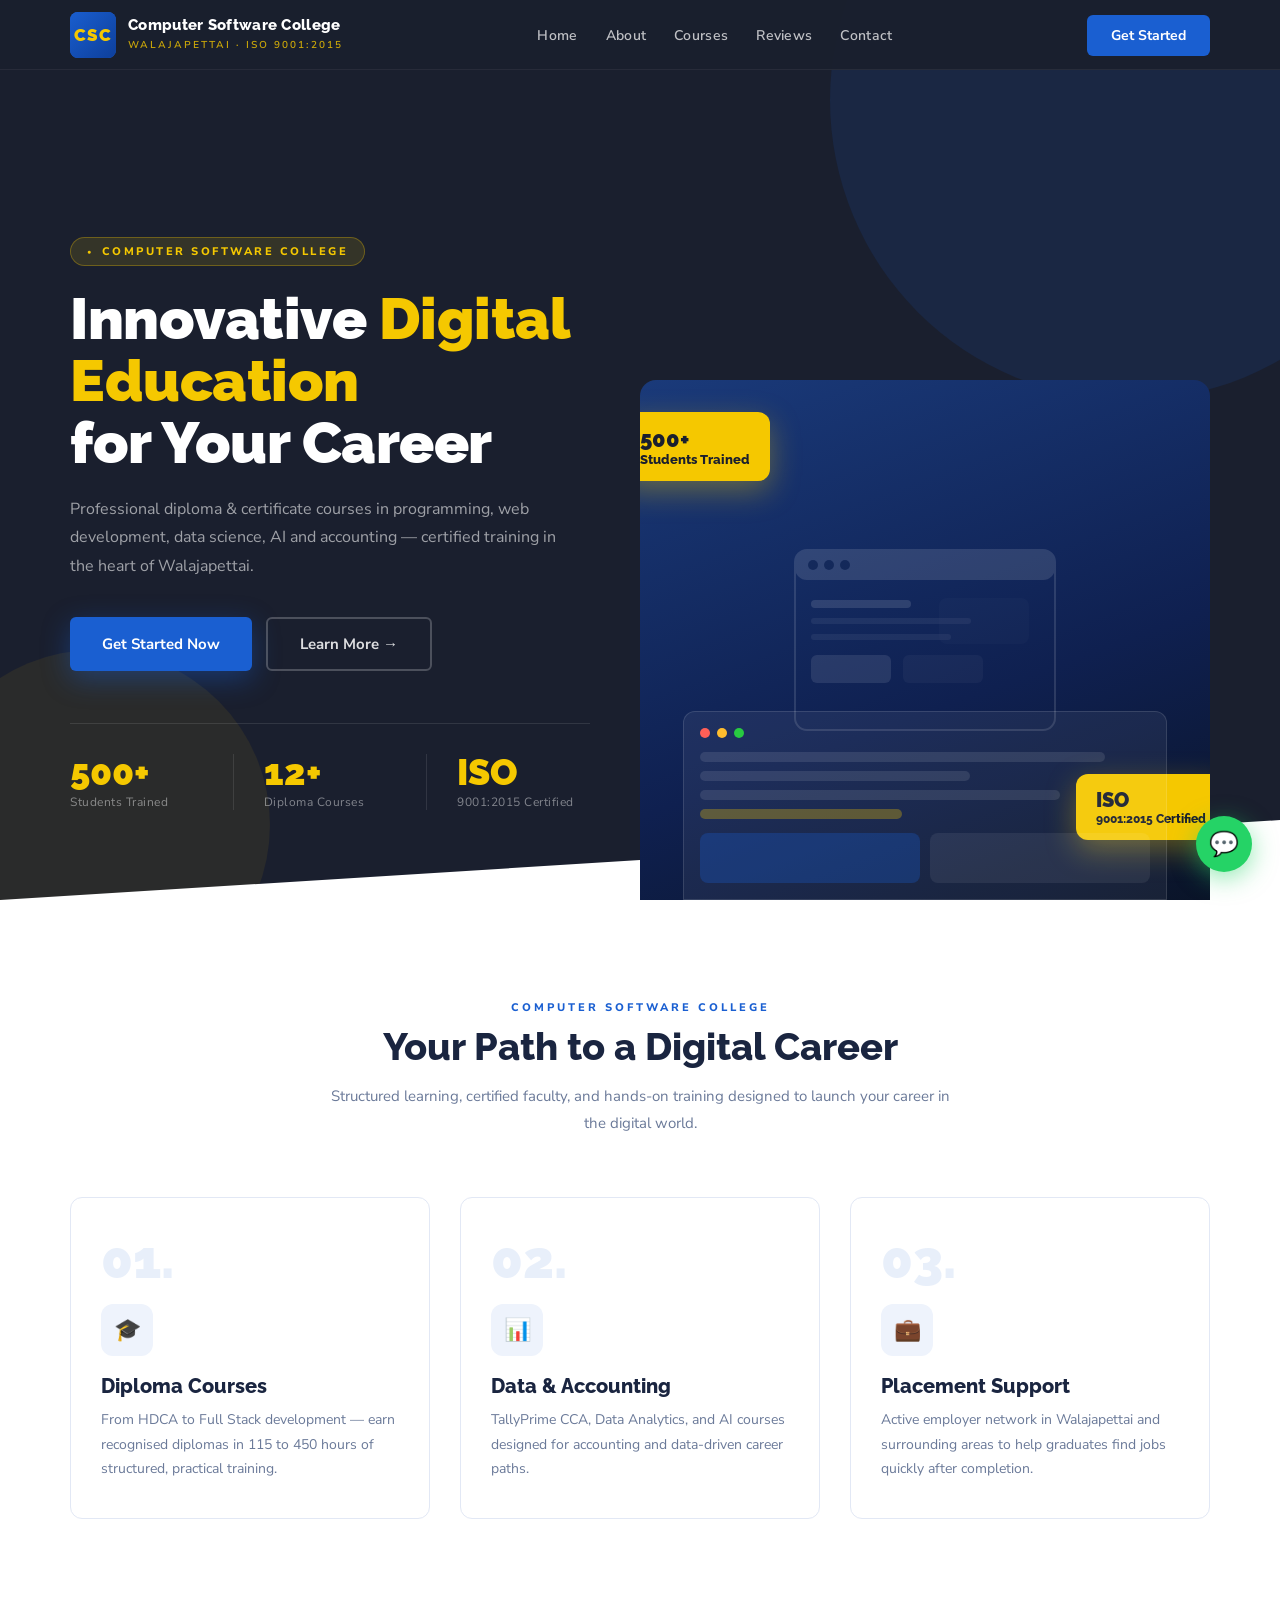
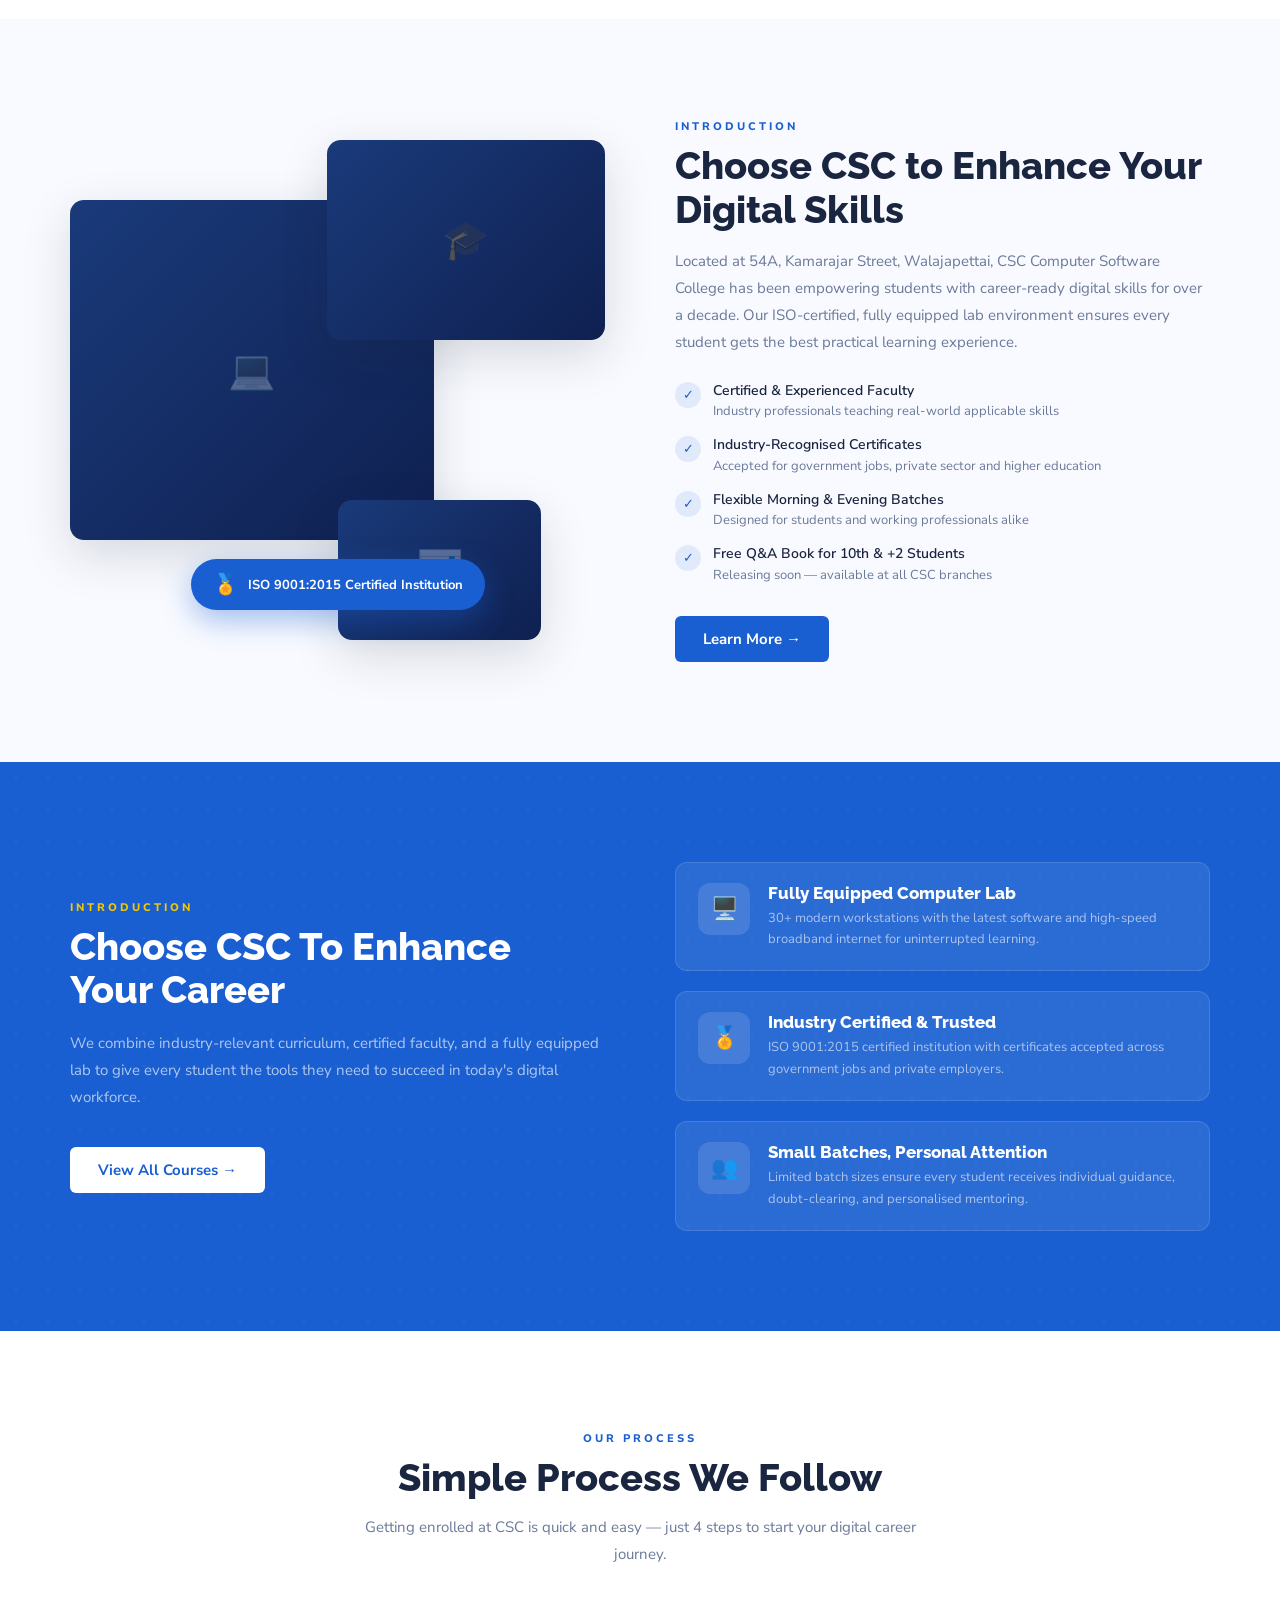
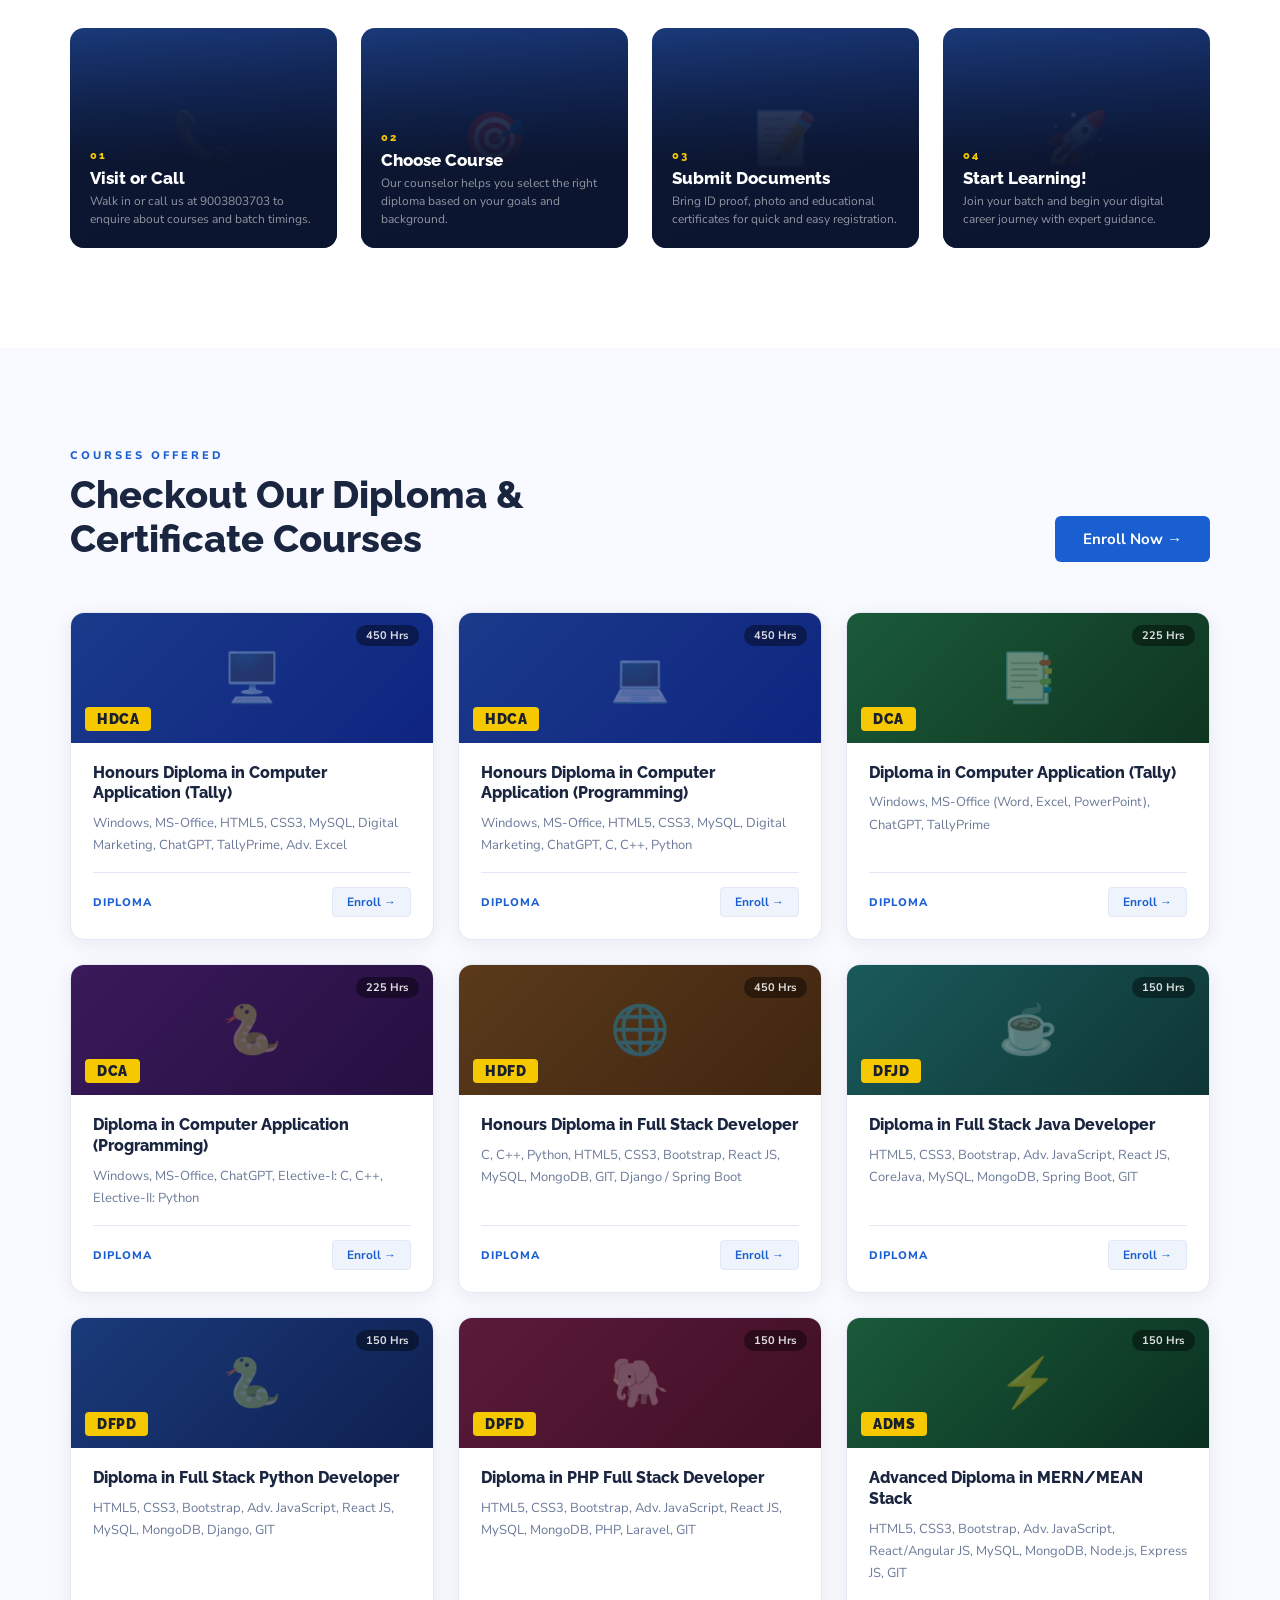
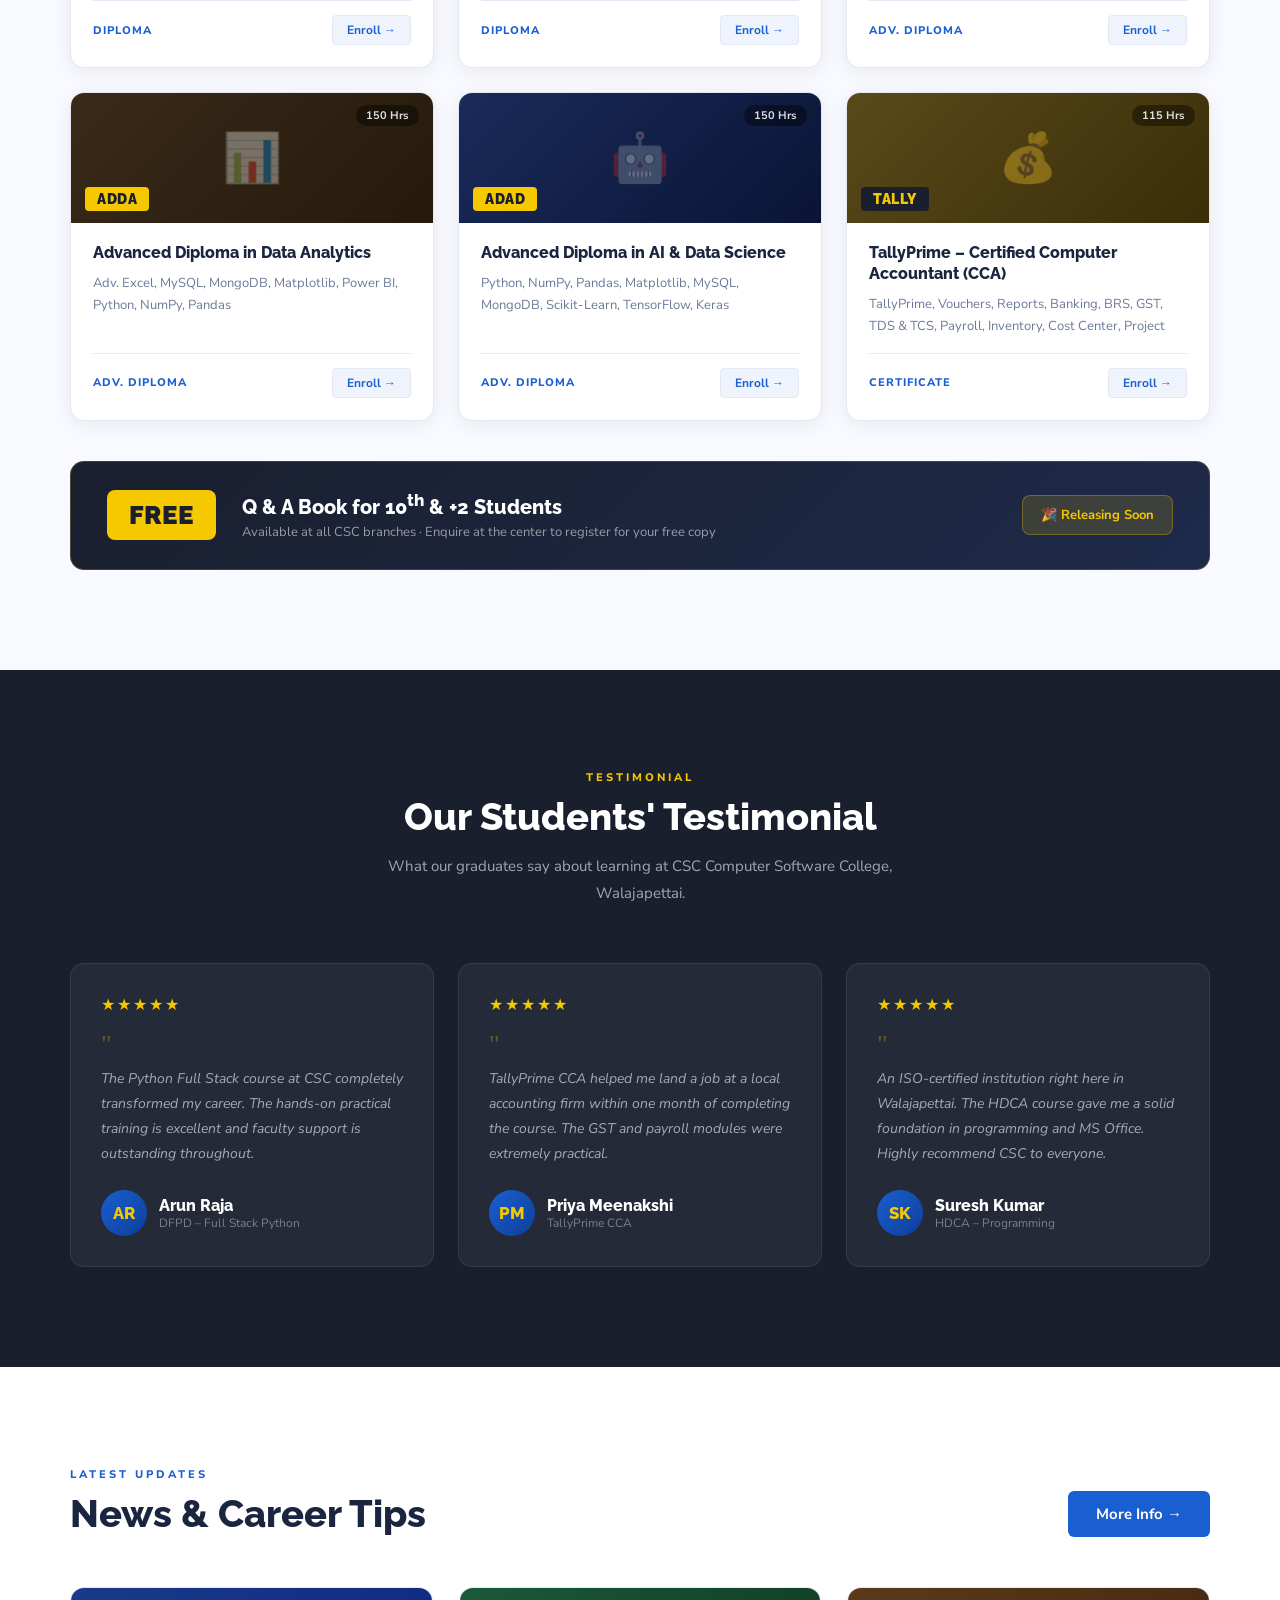
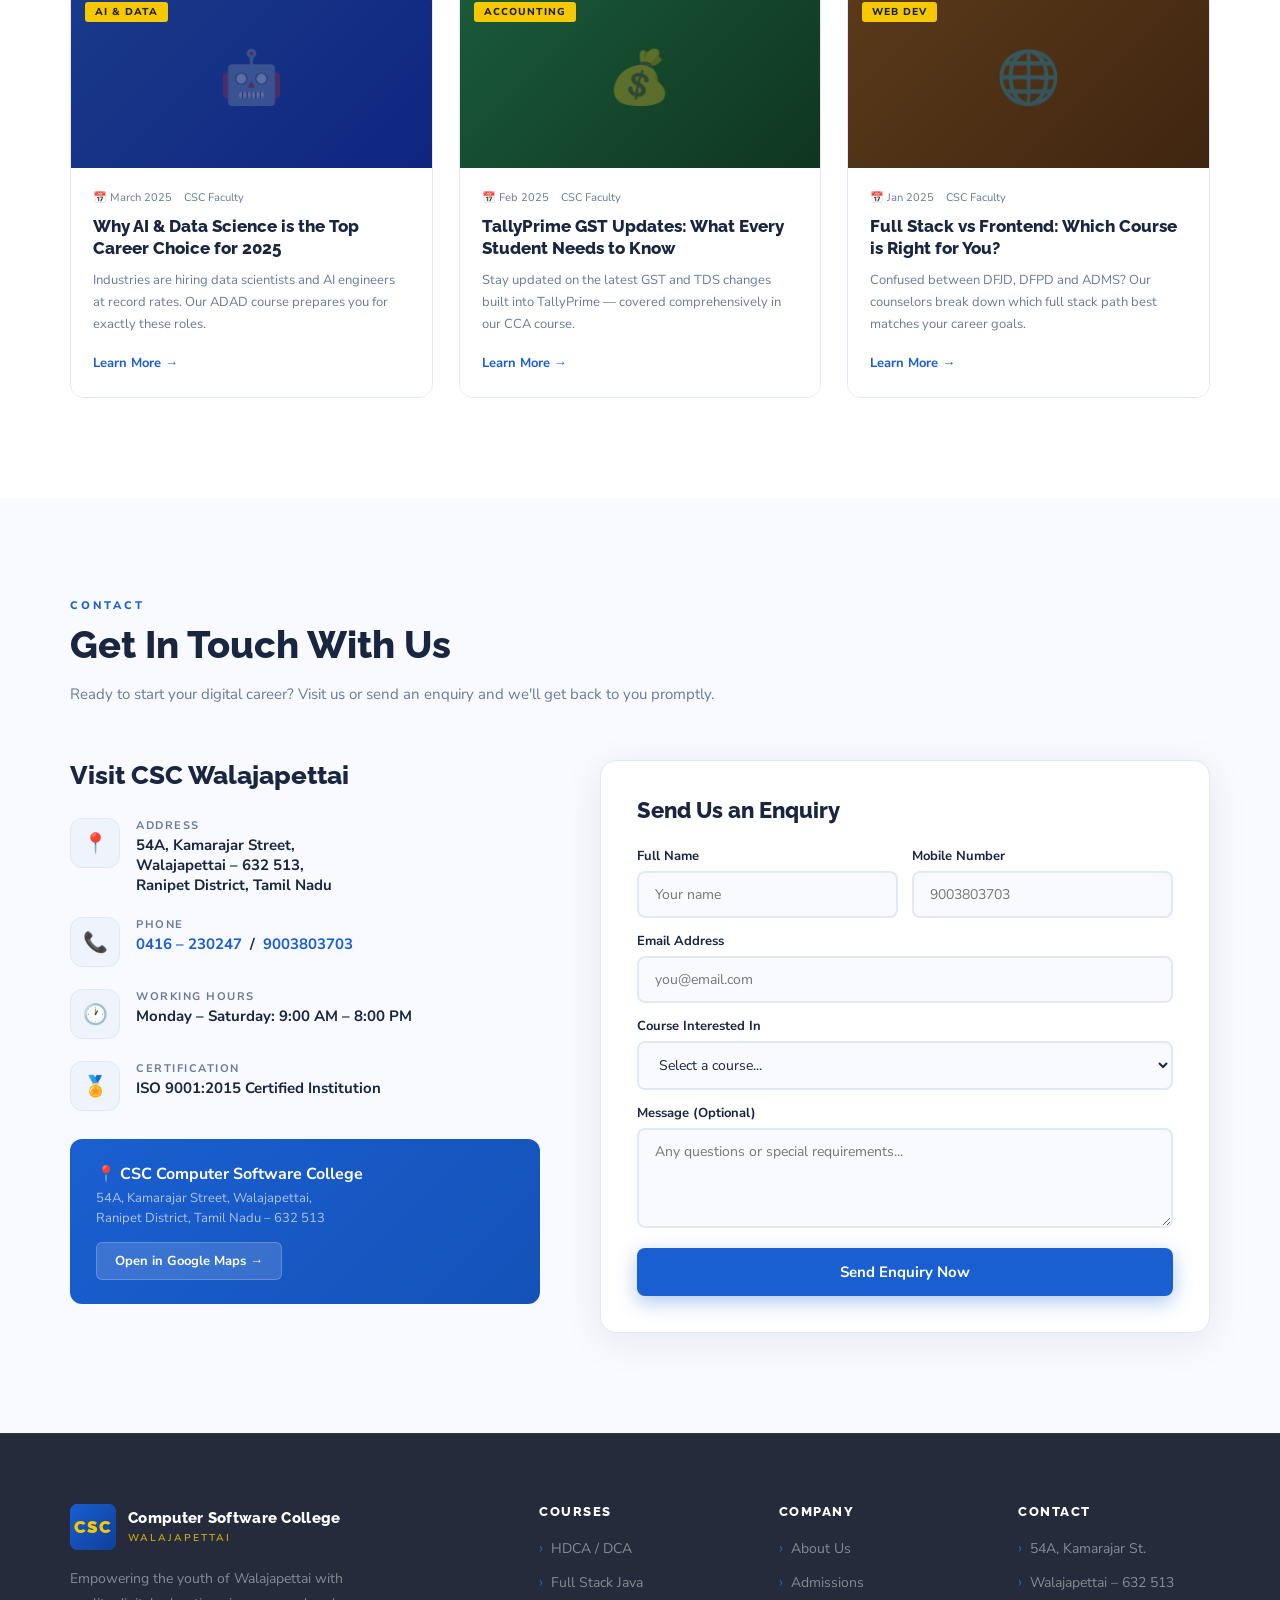
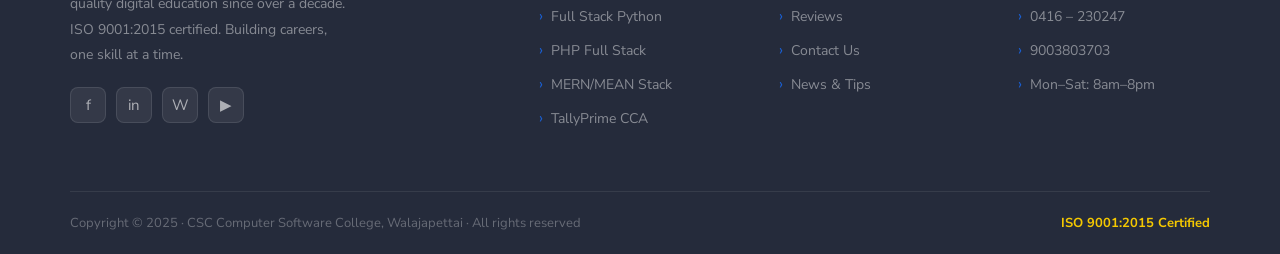
==== csc_blockskit_theme.html @ 4ba69c8f "Initial launch: CSC Walajapettai website - full SEO, section gradients, study materials redesign, fa" ====
<!DOCTYPE html>
<html lang="en">

<head>
  <meta charset="UTF-8" />
  <meta name="viewport" content="width=device-width, initial-scale=1.0" />
  <link rel="icon" type="image/png" href="assets/logo.png" />

  <!-- ═══ Primary SEO ═══ -->
  <title>CSC Computer Software College Walajapettai | Best IT Training – Python, Java, Tally, AI</title>
  <meta name="description"
    content="CSC Computer Software College in Walajapettai (Ranipet district) — ISO 9001:2015 certified. Diploma & Certificate courses in Full Stack Python, Java, Data Science, AI, TallyPrime. 5000+ students trained. Enrol today." />
  <meta name="keywords"
    content="Computer Software College Walajapettai, CSC Walajapettai, best software training Walajapettai, Python course Walajapettai, Tally course Walajapettai, IT diploma Walajapettai, Java training Walajapettai, full stack developer course Ranipet, DCA Walajapettai, HDCA Walajapettai, data science course Walajapettai, AI course Walajapettai, computer institute Walajapettai, ISO certified computer college, software training Ranipet district" />
  <meta name="robots" content="index, follow, max-snippet:-1, max-image-preview:large, max-video-preview:-1" />
  <link rel="canonical" href="https://cscwalajapettai.in/" />
  <meta name="author" content="CSC Computer Software College" />
  <meta name="geo.region" content="IN-TN" />
  <meta name="geo.placename" content="Walajapettai, Tamil Nadu, India" />
  <meta name="geo.position" content="12.9252;79.3686" />
  <meta name="ICBM" content="12.9252, 79.3686" />

  <!-- ═══ Open Graph (Facebook / WhatsApp) ═══ -->
  <meta property="og:type" content="website" />
  <meta property="og:url" content="https://cscwalajapettai.in/" />
  <meta property="og:title" content="CSC Computer Software College Walajapettai | Best IT Training" />
  <meta property="og:description"
    content="ISO 9001:2015 certified IT institute in Walajapettai. Diploma & Certificate courses in Python, Java, Tally, AI, Data Science. 5000+ students trained. Join now!" />
  <meta property="og:image" content="https://cscwalajapettai.in/assets/Lab.jpeg" />
  <meta property="og:image:width" content="1200" />
  <meta property="og:image:height" content="630" />
  <meta property="og:site_name" content="CSC Computer Software College" />
  <meta property="og:locale" content="en_IN" />

  <!-- ═══ Twitter Card ═══ -->
  <meta name="twitter:card" content="summary_large_image" />
  <meta name="twitter:title" content="CSC Computer Software College Walajapettai | Best IT Training" />
  <meta name="twitter:description"
    content="ISO 9001:2015 certified IT institute in Walajapettai. Python, Java, Tally, AI, Data Science courses. 5000+ students trained." />
  <meta name="twitter:image" content="https://cscwalajapettai.in/assets/Lab.jpeg" />

  <!-- ═══ EducationalOrganization Structured Data (JSON-LD) ═══ -->
  <script type="application/ld+json">
  {
    "@context": "https://schema.org",
    "@type": "EducationalOrganization",
    "name": "CSC Computer Software College",
    "alternateName": "CSC Walajapettai",
    "url": "https://cscwalajapettai.in/",
    "logo": "https://cscwalajapettai.in/assets/logo.png",
    "image": "https://cscwalajapettai.in/assets/Lab.jpeg",
    "description": "ISO 9001:2015 certified computer training institute in Walajapettai offering Diploma and Certificate courses in Full Stack Python, Java, Data Science, AI, TallyPrime and more.",
    "telephone": "+919003803703",
    "address": {
      "@type": "PostalAddress",
      "streetAddress": "54A, Kamarajar Street",
      "addressLocality": "Walajapettai",
      "addressRegion": "Tamil Nadu",
      "postalCode": "632513",
      "addressCountry": "IN"
    },
    "geo": {
      "@type": "GeoCoordinates",
      "latitude": 12.9252,
      "longitude": 79.3686
    },
    "openingHoursSpecification": [
      {
        "@type": "OpeningHoursSpecification",
        "dayOfWeek": ["Monday","Tuesday","Wednesday","Thursday","Friday","Saturday"],
        "opens": "09:00",
        "closes": "20:00"
      }
    ],
    "hasOfferingOf": [
      {"@type": "Course", "name": "Diploma in Computer Application (DCA)"},
      {"@type": "Course", "name": "Honours Diploma in Computer Application (HDCA)"},
      {"@type": "Course", "name": "Full Stack Python Developer"},
      {"@type": "Course", "name": "Full Stack Java Developer"},
      {"@type": "Course", "name": "AI and Data Science"},
      {"@type": "Course", "name": "TallyPrime – Certified Computer Accountant"}
    ]
  }
  </script>
  <link
    href="https://fonts.googleapis.com/css2?family=Nunito+Sans:wght@300;400;600;700;800;900&family=Raleway:wght@400;500;600;700;800;900&display=swap"
    rel="stylesheet" />
  <style>
    /* ============================
   BLOCKSKIT DIGITAL AGENCY
   Exact Theme Replica for CSC
   ============================ */

    *,
    *::before,
    *::after {
      box-sizing: border-box;
      margin: 0;
      padding: 0;
    }

    html {
      scroll-behavior: smooth;
      font-size: 16px;
    }

    :root {
      --dark: #1a1f2e;
      --dark2: #252b3b;
      --navy: #1e2a4a;
      --blue: #1a5fd1;
      --blue2: #1452b8;
      --accent: #f5c800;
      /* CSC yellow */
      --green: #2ecc71;
      --white: #ffffff;
      --offwhite: #f8faff;
      --light: #eef3fc;
      --border: #e2e8f5;
      --text: #1a2540;
      --muted: #6b7a99;
      --heading: 'Raleway', sans-serif;
      --body: 'Nunito Sans', sans-serif;
    }

    body {
      font-family: var(--body);
      color: var(--text);
      background: #fff;
      overflow-x: hidden;
    }

    /* ─── SCROLLBAR ─── */
    ::-webkit-scrollbar {
      width: 5px;
    }

    ::-webkit-scrollbar-track {
      background: var(--dark);
    }

    ::-webkit-scrollbar-thumb {
      background: var(--accent);
      border-radius: 3px;
    }

    /* ─── UTILITY ─── */
    .container {
      max-width: 1200px;
      margin: 0 auto;
      padding: 0 30px;
    }

    .section-label {
      font-size: 11px;
      font-weight: 800;
      letter-spacing: 3px;
      text-transform: uppercase;
      color: var(--blue);
      display: block;
      margin-bottom: 10px;
    }

    .section-label.white {
      color: var(--accent);
    }

    h2.section-title {
      font-family: var(--heading);
      font-size: clamp(26px, 3vw, 40px);
      font-weight: 800;
      line-height: 1.15;
      color: var(--text);
    }

    h2.section-title.white {
      color: #fff;
    }

    .section-desc {
      font-size: 15px;
      line-height: 1.8;
      color: var(--muted);
      margin-top: 14px;
    }

    .section-desc.white {
      color: rgba(255, 255, 255, .6);
    }

    /* fade-in on scroll */
    .fi {
      opacity: 0;
      transform: translateY(32px);
      transition: opacity .7s ease, transform .7s ease;
    }

    .fi.vis {
      opacity: 1;
      transform: none;
    }

    .fi.left {
      transform: translateX(-32px);
    }

    .fi.right {
      transform: translateX(32px);
    }

    .fi.left.vis,
    .fi.right.vis {
      transform: none;
    }

    /* ================================================================
   NAV — sticky dark, logo left, links center, CTA button right
   ================================================================ */
    #navbar {
      position: fixed;
      top: 0;
      left: 0;
      right: 0;
      z-index: 999;
      background: rgba(26, 31, 46, 0.97);
      backdrop-filter: blur(14px);
      border-bottom: 1px solid rgba(255, 255, 255, .06);
      height: 70px;
    }

    .nav-wrap {
      height: 70px;
      display: flex;
      align-items: center;
      justify-content: space-between;
      gap: 24px;
    }

    /* Logo — exact CSC: blue circle bg, yellow CSC letters */
    .logo {
      display: flex;
      align-items: center;
      gap: 12px;
      text-decoration: none;
      flex-shrink: 0;
    }

    .logo-mark {
      width: 46px;
      height: 46px;
      border-radius: 8px;
      background: var(--blue);
      display: flex;
      align-items: center;
      justify-content: center;
      position: relative;
      overflow: hidden;
    }

    .logo-mark::before {
      content: '';
      position: absolute;
      inset: -2px;
      border-radius: 10px;
      background: linear-gradient(135deg, #1a5fd1, #0d3e99);
    }

    .logo-letters {
      position: relative;
      z-index: 1;
      font-family: var(--heading);
      font-weight: 900;
      font-size: 17px;
      color: var(--accent);
      letter-spacing: 1.5px;
      line-height: 1;
    }

    .logo-text-wrap {
      line-height: 1.2;
    }

    .logo-name {
      font-family: var(--heading);
      font-weight: 800;
      font-size: 15px;
      color: #fff;
      letter-spacing: .3px;
      display: block;
    }

    .logo-sub {
      font-size: 10px;
      color: rgba(245, 200, 0, .8);
      text-transform: uppercase;
      letter-spacing: 2px;
      font-weight: 600;
    }

    .nav-links {
      display: flex;
      gap: 28px;
      list-style: none;
      margin: 0 auto;
    }

    .nav-links a {
      color: rgba(255, 255, 255, .72);
      text-decoration: none;
      font-size: 14px;
      font-weight: 600;
      letter-spacing: .3px;
      transition: color .2s;
      position: relative;
      padding-bottom: 2px;
    }

    .nav-links a::after {
      content: '';
      position: absolute;
      bottom: -2px;
      left: 0;
      width: 0;
      height: 2px;
      background: var(--accent);
      transition: width .25s;
    }

    .nav-links a:hover {
      color: #fff;
    }

    .nav-links a:hover::after {
      width: 100%;
    }

    .btn-nav {
      background: var(--blue);
      color: #fff;
      border: none;
      padding: 11px 24px;
      border-radius: 6px;
      font-family: var(--body);
      font-weight: 700;
      font-size: 14px;
      cursor: pointer;
      transition: background .2s, transform .2s;
      flex-shrink: 0;
      text-decoration: none;
      display: inline-block;
    }

    .btn-nav:hover {
      background: var(--blue2);
      transform: translateY(-1px);
    }

    /* ================================================================
   HERO — dark bg, left text, right image (exactly like Blockskit)
   ================================================================ */
    #hero {
      background: var(--dark);
      padding: 140px 0 0;
      position: relative;
      overflow: hidden;
      min-height: 100vh;
      display: flex;
      align-items: flex-end;
    }

    /* animated background circles */
    .hero-bg-circle {
      position: absolute;
      border-radius: 50%;
      background: rgba(26, 95, 209, .13);
      animation: drift 8s ease-in-out infinite;
    }

    .hero-bg-circle:nth-child(1) {
      width: 600px;
      height: 600px;
      top: -200px;
      right: -150px;
      animation-delay: 0s;
    }

    .hero-bg-circle:nth-child(2) {
      width: 350px;
      height: 350px;
      bottom: -100px;
      left: -80px;
      animation-delay: 3s;
      background: rgba(245, 200, 0, .07);
    }

    @keyframes drift {

      0%,
      100% {
        transform: scale(1) translate(0, 0)
      }

      50% {
        transform: scale(1.05) translate(10px, -10px)
      }
    }

    /* diagonal bottom clip */
    .hero-clip {
      position: absolute;
      bottom: 0;
      left: 0;
      right: 0;
      height: 80px;
      background: #fff;
      clip-path: polygon(0 100%, 100% 100%, 100% 0);
    }

    .hero-grid {
      display: grid;
      grid-template-columns: 1fr 1fr;
      align-items: flex-end;
      gap: 0;
      position: relative;
      z-index: 2;
    }

    /* LEFT */
    .hero-left {
      padding: 0 50px 90px 0;
    }

    .hero-eyebrow {
      display: inline-flex;
      align-items: center;
      gap: 8px;
      background: rgba(245, 200, 0, .12);
      border: 1px solid rgba(245, 200, 0, .3);
      color: var(--accent);
      padding: 6px 16px;
      border-radius: 30px;
      font-size: 11px;
      font-weight: 800;
      letter-spacing: 2.5px;
      text-transform: uppercase;
      margin-bottom: 22px;
    }

    .hero-eyebrow::before {
      content: '●';
      font-size: 7px;
      animation: pulse 1.4s infinite;
    }

    @keyframes pulse {

      0%,
      100% {
        opacity: 1
      }

      50% {
        opacity: .2
      }
    }

    .hero-h1 {
      font-family: var(--heading);
      font-weight: 900;
      font-size: clamp(34px, 4.5vw, 58px);
      color: #fff;
      line-height: 1.08;
      margin-bottom: 20px;
      letter-spacing: -.5px;
    }

    .hero-h1 .hl {
      color: var(--accent);
    }

    .hero-p {
      font-size: 16px;
      color: rgba(255, 255, 255, .58);
      line-height: 1.8;
      margin-bottom: 36px;
      max-width: 500px;
    }

    .hero-btns {
      display: flex;
      gap: 14px;
      flex-wrap: wrap;
      margin-bottom: 52px;
    }

    .btn-primary {
      background: var(--blue);
      color: #fff;
      text-decoration: none;
      padding: 15px 32px;
      border-radius: 6px;
      font-weight: 700;
      font-size: 15px;
      box-shadow: 0 8px 28px rgba(26, 95, 209, .4);
      transition: transform .2s, background .2s;
      display: inline-flex;
      align-items: center;
      gap: 8px;
    }

    .btn-primary:hover {
      background: var(--blue2);
      transform: translateY(-2px);
    }

    .btn-ghost-w {
      border: 2px solid rgba(255, 255, 255, .22);
      color: rgba(255, 255, 255, .85);
      text-decoration: none;
      padding: 15px 32px;
      border-radius: 6px;
      font-weight: 700;
      font-size: 15px;
      transition: border-color .2s, background .2s;
      display: inline-flex;
      align-items: center;
      gap: 8px;
    }

    .btn-ghost-w:hover {
      border-color: var(--accent);
      background: rgba(245, 200, 0, .08);
    }

    /* hero stat row */
    .hero-stats {
      display: flex;
      gap: 0;
      border-top: 1px solid rgba(255, 255, 255, .1);
      padding-top: 30px;
    }

    .h-stat {
      flex: 1;
      padding-right: 30px;
      border-right: 1px solid rgba(255, 255, 255, .1);
    }

    .h-stat:last-child {
      border-right: none;
      padding-right: 0;
      padding-left: 30px;
    }

    .h-stat:nth-child(2) {
      padding: 0 30px;
    }

    .h-stat-n {
      font-family: var(--heading);
      font-size: 36px;
      font-weight: 900;
      color: var(--accent);
      line-height: 1;
    }

    .h-stat-l {
      font-size: 12px;
      color: rgba(255, 255, 255, .45);
      margin-top: 4px;
      letter-spacing: .5px;
    }

    /* RIGHT — hero image area */
    .hero-right {
      position: relative;
      align-self: flex-end;
      height: 100%;
      display: flex;
      align-items: flex-end;
    }

    .hero-img-wrap {
      width: 100%;
      height: 520px;
      background: linear-gradient(160deg, #1a3a7a 0%, #0f2050 60%, #0a1428 100%);
      border-radius: 16px 16px 0 0;
      overflow: hidden;
      position: relative;
      display: flex;
      align-items: flex-end;
      justify-content: center;
    }

    /* big decorative SVG illustration */
    .hero-illustration {
      position: absolute;
      inset: 0;
      display: flex;
      align-items: center;
      justify-content: center;
    }

    .hero-badge-float {
      position: absolute;
      background: var(--accent);
      color: var(--dark);
      border-radius: 12px;
      padding: 14px 20px;
      font-family: var(--heading);
      font-weight: 800;
      box-shadow: 0 10px 30px rgba(245, 200, 0, .35);
    }

    .hbf1 {
      top: 32px;
      left: -20px;
      font-size: 13px;
    }

    .hbf1 span {
      display: block;
      font-size: 22px;
      font-weight: 900;
    }

    .hbf2 {
      bottom: 60px;
      right: -16px;
      font-size: 12px;
    }

    .hbf2 span {
      display: block;
      font-size: 20px;
      font-weight: 900;
    }

    .hero-screen {
      width: 85%;
      margin: 40px auto 0;
      background: rgba(255, 255, 255, .06);
      border: 1px solid rgba(255, 255, 255, .12);
      border-radius: 12px 12px 0 0;
      padding: 16px;
      position: relative;
      z-index: 2;
    }

    .screen-topbar {
      display: flex;
      gap: 7px;
      margin-bottom: 14px;
    }

    .screen-dot {
      width: 10px;
      height: 10px;
      border-radius: 50%;
    }

    .screen-dot:nth-child(1) {
      background: #ff5f57;
    }

    .screen-dot:nth-child(2) {
      background: #ffbd2e;
    }

    .screen-dot:nth-child(3) {
      background: #28ca41;
    }

    .screen-row {
      height: 10px;
      border-radius: 6px;
      background: rgba(255, 255, 255, .1);
      margin-bottom: 9px;
    }

    .screen-row.w80 {
      width: 80%;
    }

    .screen-row.w60 {
      width: 60%;
    }

    .screen-row.w90 {
      width: 90%;
    }

    .screen-row.w45 {
      width: 45%;
      background: rgba(245, 200, 0, .3);
    }

    .screen-cols {
      display: grid;
      grid-template-columns: 1fr 1fr;
      gap: 10px;
      margin-top: 14px;
    }

    .screen-block {
      height: 50px;
      border-radius: 8px;
      background: rgba(255, 255, 255, .07);
    }

    .screen-block:nth-child(1) {
      background: rgba(26, 95, 209, .3);
    }

    /* ================================================================
   FEATURES STRIP — white, numbered cards (01 02 03 exactly like theme)
   ================================================================ */
    #features {
      background: #fff;
      padding: 100px 0;
    }

    .features-head {
      text-align: center;
      max-width: 640px;
      margin: 0 auto 60px;
    }

    .features-grid {
      display: grid;
      grid-template-columns: repeat(3, 1fr);
      gap: 30px;
    }

    .feat-card {
      border: 1px solid var(--border);
      border-radius: 12px;
      padding: 36px 30px;
      position: relative;
      overflow: hidden;
      transition: transform .3s, box-shadow .3s, border-color .3s;
      background: #fff;
    }

    .feat-card::before {
      content: '';
      position: absolute;
      top: 0;
      left: 0;
      right: 0;
      height: 3px;
      background: var(--blue);
      transform: scaleX(0);
      transform-origin: left;
      transition: transform .35s;
    }

    .feat-card:hover {
      transform: translateY(-8px);
      box-shadow: 0 20px 50px rgba(26, 31, 46, .1);
      border-color: transparent;
    }

    .feat-card:hover::before {
      transform: scaleX(1);
    }

    .feat-num {
      font-family: var(--heading);
      font-size: 52px;
      font-weight: 900;
      color: rgba(26, 95, 209, .1);
      line-height: 1;
      margin-bottom: 18px;
    }

    .feat-icon {
      width: 52px;
      height: 52px;
      border-radius: 12px;
      background: var(--light);
      display: flex;
      align-items: center;
      justify-content: center;
      font-size: 22px;
      margin-bottom: 18px;
      transition: background .3s;
    }

    .feat-card:hover .feat-icon {
      background: var(--blue);
    }

    .feat-title {
      font-family: var(--heading);
      font-size: 20px;
      font-weight: 800;
      color: var(--text);
      margin-bottom: 10px;
    }

    .feat-desc {
      font-size: 14px;
      color: var(--muted);
      line-height: 1.75;
    }

    /* ================================================================
   ABOUT — 2-col: left image collage, right text (exact Blockskit)
   ================================================================ */
    #about {
      background: var(--offwhite);
      padding: 100px 0;
      overflow: hidden;
    }

    .about-grid {
      display: grid;
      grid-template-columns: 1fr 1fr;
      gap: 70px;
      align-items: center;
    }

    /* image collage left */
    .about-imgs {
      position: relative;
      height: 500px;
    }

    .about-img {
      position: absolute;
      border-radius: 14px;
      overflow: hidden;
      box-shadow: 0 16px 48px rgba(26, 31, 46, .15);
      background: linear-gradient(135deg, #1a3a7a, #0f2050);
      display: flex;
      align-items: center;
      justify-content: center;
    }

    .about-img-main {
      width: 68%;
      height: 340px;
      left: 0;
      top: 60px;
    }

    .about-img-sec {
      width: 52%;
      height: 200px;
      right: 0;
      top: 0;
    }

    .about-img-sm {
      width: 38%;
      height: 140px;
      right: 12%;
      bottom: 0;
    }

    .about-img-inner {
      font-size: 38px;
      text-align: center;
      color: rgba(255, 255, 255, .3);
    }

    /* floating badge */
    .about-badge {
      position: absolute;
      left: 50%;
      bottom: 30px;
      transform: translateX(-50%);
      background: var(--blue);
      color: #fff;
      border-radius: 50px;
      padding: 12px 22px;
      display: flex;
      align-items: center;
      gap: 10px;
      box-shadow: 0 10px 30px rgba(26, 95, 209, .4);
      white-space: nowrap;
      z-index: 10;
    }

    .about-badge-icon {
      font-size: 20px;
    }

    .about-badge-txt {
      font-size: 13px;
      font-weight: 700;
    }

    /* right text */
    .about-right .section-label {
      margin-bottom: 10px;
    }

    .about-right h2 {
      margin-bottom: 16px;
    }

    .about-right p {
      font-size: 15px;
      color: var(--muted);
      line-height: 1.8;
      margin-bottom: 24px;
    }

    .about-checks {
      display: grid;
      gap: 14px;
      margin-bottom: 32px;
    }

    .acheck {
      display: flex;
      align-items: flex-start;
      gap: 12px;
    }

    .acheck-icon {
      width: 26px;
      height: 26px;
      border-radius: 50%;
      background: rgba(26, 95, 209, .1);
      color: var(--blue);
      display: flex;
      align-items: center;
      justify-content: center;
      font-size: 13px;
      flex-shrink: 0;
      margin-top: 2px;
    }

    .acheck-text {
      font-size: 14px;
      color: var(--text);
      line-height: 1.6;
      font-weight: 600;
    }

    .acheck-sub {
      font-size: 13px;
      color: var(--muted);
      font-weight: 400;
    }

    .btn-solid {
      background: var(--blue);
      color: #fff;
      text-decoration: none;
      padding: 13px 28px;
      border-radius: 6px;
      font-weight: 700;
      font-size: 15px;
      display: inline-flex;
      align-items: center;
      gap: 8px;
      transition: background .2s, transform .2s;
    }

    .btn-solid:hover {
      background: var(--blue2);
      transform: translateY(-2px);
    }

    /* ================================================================
   INTRO / WHY US — blue bg, 2-col (exactly Blockskit "Introduction")
   ================================================================ */
    #intro {
      background: var(--blue);
      padding: 100px 0;
      position: relative;
      overflow: hidden;
    }

    .intro-bg {
      position: absolute;
      inset: 0;
      background-image: radial-gradient(circle, rgba(255, 255, 255, .06) 1px, transparent 1px);
      background-size: 32px 32px;
    }

    .intro-grid {
      display: grid;
      grid-template-columns: 1fr 1fr;
      gap: 70px;
      align-items: center;
      position: relative;
      z-index: 2;
    }

    .intro-left h2 {
      font-size: clamp(26px, 3vw, 38px);
      margin-bottom: 18px;
    }

    .intro-left p {
      color: rgba(255, 255, 255, .65);
      font-size: 15px;
      line-height: 1.8;
      margin-bottom: 36px;
    }

    .intro-items {
      display: grid;
      gap: 20px;
    }

    .intro-item {
      display: flex;
      gap: 18px;
      align-items: flex-start;
      background: rgba(255, 255, 255, .08);
      border: 1px solid rgba(255, 255, 255, .12);
      border-radius: 12px;
      padding: 20px 22px;
      transition: background .3s;
    }

    .intro-item:hover {
      background: rgba(255, 255, 255, .14);
    }

    .intro-item-icon {
      width: 52px;
      height: 52px;
      flex-shrink: 0;
      border-radius: 12px;
      background: rgba(255, 255, 255, .12);
      display: flex;
      align-items: center;
      justify-content: center;
      font-size: 22px;
    }

    .intro-item-title {
      font-family: var(--heading);
      font-size: 17px;
      font-weight: 800;
      color: #fff;
      margin-bottom: 5px;
    }

    .intro-item-desc {
      font-size: 13px;
      color: rgba(255, 255, 255, .6);
      line-height: 1.65;
    }

    /* ================================================================
   PROCESS — image cards with number overlay (exact Blockskit)
   ================================================================ */
    #process {
      background: #fff;
      padding: 100px 0;
    }

    .process-head {
      text-align: center;
      max-width: 580px;
      margin: 0 auto 60px;
    }

    .process-grid {
      display: grid;
      grid-template-columns: repeat(4, 1fr);
      gap: 24px;
    }

    .proc-card {
      border-radius: 14px;
      overflow: hidden;
      position: relative;
      background: linear-gradient(160deg, #1a3a7a 0%, #0f2050 100%);
      min-height: 220px;
      display: flex;
      flex-direction: column;
      justify-content: flex-end;
      transition: transform .3s;
    }

    .proc-card:hover {
      transform: translateY(-6px);
    }

    .proc-card::after {
      content: '';
      position: absolute;
      inset: 0;
      background: linear-gradient(to top, rgba(10, 18, 40, .85) 40%, transparent 100%);
    }

    .proc-card-visual {
      position: absolute;
      inset: 0;
      display: flex;
      align-items: center;
      justify-content: center;
      font-size: 52px;
      opacity: .25;
    }

    .proc-card-body {
      padding: 20px;
      position: relative;
      z-index: 2;
    }

    .proc-num {
      font-family: var(--heading);
      font-size: 11px;
      font-weight: 800;
      color: var(--accent);
      letter-spacing: 2px;
      text-transform: uppercase;
      margin-bottom: 6px;
    }

    .proc-title {
      font-family: var(--heading);
      font-size: 17px;
      font-weight: 800;
      color: #fff;
    }

    .proc-desc {
      font-size: 12px;
      color: rgba(255, 255, 255, .55);
      margin-top: 4px;
      line-height: 1.5;
    }

    /* ================================================================
   COURSES / PROJECTS — 3-col grid cards (like Blockskit "Projects")
   ================================================================ */
    #courses {
      background: var(--offwhite);
      padding: 100px 0;
    }

    .courses-head {
      display: flex;
      justify-content: space-between;
      align-items: flex-end;
      margin-bottom: 50px;
      flex-wrap: wrap;
      gap: 20px;
    }

    .courses-head .left {
      max-width: 500px;
    }

    .courses-grid {
      display: grid;
      grid-template-columns: repeat(3, 1fr);
      gap: 24px;
    }

    .course-card {
      background: #fff;
      border-radius: 14px;
      overflow: hidden;
      box-shadow: 0 4px 20px rgba(26, 31, 46, .07);
      border: 1px solid var(--border);
      transition: transform .3s, box-shadow .3s;
      display: flex;
      flex-direction: column;
    }

    .course-card:hover {
      transform: translateY(-8px);
      box-shadow: 0 24px 54px rgba(26, 31, 46, .13);
    }

    .course-thumb {
      height: 130px;
      position: relative;
      overflow: hidden;
      background: linear-gradient(135deg, var(--navy), var(--blue));
      display: flex;
      align-items: center;
      justify-content: center;
    }

    .course-thumb-icon {
      font-size: 48px;
      opacity: .35;
    }

    .course-code-badge {
      position: absolute;
      bottom: 12px;
      left: 14px;
      background: var(--accent);
      color: var(--dark);
      font-family: var(--heading);
      font-size: 14px;
      font-weight: 900;
      padding: 4px 12px;
      border-radius: 4px;
      letter-spacing: .5px;
    }

    .course-hrs-badge {
      position: absolute;
      top: 12px;
      right: 14px;
      background: rgba(0, 0, 0, .4);
      color: rgba(255, 255, 255, .85);
      font-size: 11px;
      font-weight: 700;
      padding: 3px 10px;
      border-radius: 20px;
      backdrop-filter: blur(4px);
    }

    .course-body {
      padding: 20px 22px 22px;
      flex: 1;
      display: flex;
      flex-direction: column;
    }

    .course-title {
      font-family: var(--heading);
      font-size: 16px;
      font-weight: 800;
      color: var(--text);
      margin-bottom: 8px;
      line-height: 1.3;
    }

    .course-subjects {
      font-size: 13px;
      color: var(--muted);
      line-height: 1.7;
      flex: 1;
    }

    .course-footer {
      margin-top: 16px;
      padding-top: 14px;
      border-top: 1px solid var(--border);
      display: flex;
      justify-content: space-between;
      align-items: center;
    }

    .course-level {
      font-size: 11px;
      font-weight: 800;
      text-transform: uppercase;
      letter-spacing: 1px;
      color: var(--blue);
    }

    .btn-enroll {
      background: var(--light);
      color: var(--blue);
      border: 1px solid var(--border);
      font-size: 12px;
      font-weight: 700;
      padding: 6px 14px;
      border-radius: 4px;
      text-decoration: none;
      transition: background .2s, color .2s;
    }

    .btn-enroll:hover {
      background: var(--blue);
      color: #fff;
      border-color: var(--blue);
    }

    /* FREE banner */
    .offer-banner {
      margin-top: 40px;
      background: linear-gradient(135deg, var(--dark), var(--navy));
      border-radius: 14px;
      padding: 28px 36px;
      display: flex;
      align-items: center;
      gap: 26px;
      flex-wrap: wrap;
      border: 1px solid rgba(245, 200, 0, .2);
    }

    .offer-tag {
      background: var(--accent);
      color: var(--dark);
      font-family: var(--heading);
      font-size: 26px;
      font-weight: 900;
      padding: 10px 22px;
      border-radius: 8px;
      flex-shrink: 0;
    }

    .offer-info {
      flex: 1;
    }

    .offer-title {
      font-family: var(--heading);
      font-size: 20px;
      font-weight: 800;
      color: #fff;
      margin-bottom: 4px;
    }

    .offer-desc {
      font-size: 13px;
      color: rgba(255, 255, 255, .55);
    }

    .offer-pill {
      background: rgba(245, 200, 0, .15);
      border: 1px solid rgba(245, 200, 0, .3);
      color: var(--accent);
      font-weight: 700;
      font-size: 13px;
      padding: 10px 18px;
      border-radius: 8px;
      flex-shrink: 0;
    }

    /* ================================================================
   TESTIMONIALS — Blockskit-style cards
   ================================================================ */
    #testimonials {
      background: var(--dark);
      padding: 100px 0;
    }

    .testi-head {
      text-align: center;
      max-width: 560px;
      margin: 0 auto 56px;
    }

    .testi-grid {
      display: grid;
      grid-template-columns: repeat(3, 1fr);
      gap: 24px;
    }

    .testi-card {
      background: rgba(255, 255, 255, .05);
      border: 1px solid rgba(255, 255, 255, .08);
      border-radius: 14px;
      padding: 30px;
      transition: background .3s, transform .3s;
    }

    .testi-card:hover {
      background: rgba(255, 255, 255, .09);
      transform: translateY(-4px);
    }

    .testi-stars {
      color: var(--accent);
      font-size: 16px;
      margin-bottom: 16px;
      letter-spacing: 2px;
    }

    .testi-quote {
      font-size: 26px;
      color: rgba(245, 200, 0, .3);
      font-family: Georgia, serif;
      line-height: 1;
      margin-bottom: 8px;
    }

    .testi-text {
      font-size: 14px;
      color: rgba(255, 255, 255, .6);
      line-height: 1.8;
      margin-bottom: 24px;
      font-style: italic;
    }

    .testi-person {
      display: flex;
      align-items: center;
      gap: 12px;
    }

    .testi-avatar {
      width: 46px;
      height: 46px;
      border-radius: 50%;
      background: linear-gradient(135deg, var(--blue), #0d3e99);
      display: flex;
      align-items: center;
      justify-content: center;
      font-family: var(--heading);
      font-size: 17px;
      font-weight: 800;
      color: var(--accent);
    }

    .testi-name {
      font-family: var(--heading);
      font-size: 16px;
      font-weight: 800;
      color: #fff;
    }

    .testi-course {
      font-size: 12px;
      color: rgba(255, 255, 255, .4);
    }

    /* ================================================================
   BLOG / TIPS — Blockskit blog cards
   ================================================================ */
    #blog {
      background: #fff;
      padding: 100px 0;
    }

    .blog-head {
      display: flex;
      justify-content: space-between;
      align-items: flex-end;
      margin-bottom: 50px;
      flex-wrap: wrap;
      gap: 20px;
    }

    .blog-grid {
      display: grid;
      grid-template-columns: repeat(3, 1fr);
      gap: 26px;
    }

    .blog-card {
      border-radius: 14px;
      overflow: hidden;
      border: 1px solid var(--border);
      transition: transform .3s, box-shadow .3s;
    }

    .blog-card:hover {
      transform: translateY(-6px);
      box-shadow: 0 20px 50px rgba(26, 31, 46, .1);
    }

    .blog-thumb {
      height: 180px;
      overflow: hidden;
      position: relative;
      background: linear-gradient(135deg, #1a3a7a, #0f2050);
      display: flex;
      align-items: center;
      justify-content: center;
    }

    .blog-thumb-icon {
      font-size: 52px;
      opacity: .3;
    }

    .blog-cat {
      position: absolute;
      top: 14px;
      left: 14px;
      background: var(--accent);
      color: var(--dark);
      font-size: 10px;
      font-weight: 800;
      padding: 3px 10px;
      border-radius: 3px;
      letter-spacing: 1px;
      text-transform: uppercase;
    }

    .blog-body {
      padding: 22px 22px 24px;
      background: #fff;
    }

    .blog-meta {
      font-size: 11px;
      color: var(--muted);
      margin-bottom: 10px;
      display: flex;
      gap: 12px;
    }

    .blog-title {
      font-family: var(--heading);
      font-size: 17px;
      font-weight: 800;
      color: var(--text);
      margin-bottom: 10px;
      line-height: 1.3;
    }

    .blog-excerpt {
      font-size: 13px;
      color: var(--muted);
      line-height: 1.7;
      margin-bottom: 16px;
    }

    .blog-link {
      font-size: 13px;
      font-weight: 700;
      color: var(--blue);
      text-decoration: none;
      display: inline-flex;
      align-items: center;
      gap: 6px;
      transition: gap .2s;
    }

    .blog-link:hover {
      gap: 10px;
    }

    /* ================================================================
   CONTACT
   ================================================================ */
    #contact {
      background: var(--offwhite);
      padding: 100px 0;
    }

    .contact-grid {
      display: grid;
      grid-template-columns: 1fr 1.3fr;
      gap: 60px;
      margin-top: 52px;
    }

    .contact-info-title {
      font-family: var(--heading);
      font-size: 26px;
      font-weight: 800;
      margin-bottom: 28px;
    }

    .cinfo {
      display: flex;
      gap: 16px;
      align-items: flex-start;
      margin-bottom: 22px;
    }

    .cinfo-icon {
      width: 50px;
      height: 50px;
      flex-shrink: 0;
      border-radius: 12px;
      background: var(--light);
      border: 1px solid var(--border);
      display: flex;
      align-items: center;
      justify-content: center;
      font-size: 20px;
    }

    .cinfo-label {
      font-size: 11px;
      text-transform: uppercase;
      letter-spacing: 1.5px;
      color: var(--muted);
      margin-bottom: 2px;
      font-weight: 700;
    }

    .cinfo-value {
      font-size: 15px;
      font-weight: 700;
      color: var(--text);
    }

    .cinfo-value a {
      color: var(--blue);
      text-decoration: none;
    }

    .map-cta {
      margin-top: 28px;
      background: linear-gradient(135deg, var(--blue), var(--blue2));
      border-radius: 12px;
      padding: 24px 26px;
      color: #fff;
    }

    .map-cta p {
      font-size: 13px;
      color: rgba(255, 255, 255, .65);
      margin-top: 4px;
      line-height: 1.5;
    }

    .map-cta strong {
      font-size: 16px;
    }

    .btn-map {
      display: inline-flex;
      align-items: center;
      gap: 8px;
      margin-top: 14px;
      background: rgba(255, 255, 255, .15);
      color: #fff;
      padding: 9px 18px;
      border-radius: 6px;
      font-weight: 700;
      font-size: 13px;
      text-decoration: none;
      border: 1px solid rgba(255, 255, 255, .2);
      transition: background .2s;
    }

    .btn-map:hover {
      background: rgba(255, 255, 255, .25);
    }

    /* form */
    .cform {
      background: #fff;
      border-radius: 16px;
      padding: 36px;
      box-shadow: 0 8px 40px rgba(26, 31, 46, .08);
      border: 1px solid var(--border);
    }

    .cform-title {
      font-family: var(--heading);
      font-size: 22px;
      font-weight: 800;
      margin-bottom: 24px;
    }

    .form-row {
      display: grid;
      grid-template-columns: 1fr 1fr;
      gap: 14px;
    }

    .fg {
      margin-bottom: 14px;
    }

    label {
      display: block;
      font-size: 13px;
      font-weight: 700;
      color: var(--text);
      margin-bottom: 6px;
    }

    input,
    select,
    textarea {
      width: 100%;
      padding: 12px 16px;
      border: 2px solid var(--border);
      border-radius: 8px;
      font-family: var(--body);
      font-size: 14px;
      color: var(--text);
      background: var(--offwhite);
      outline: none;
      transition: border-color .2s, background .2s;
    }

    input:focus,
    select:focus,
    textarea:focus {
      border-color: var(--blue);
      background: #fff;
    }

    textarea {
      resize: vertical;
      min-height: 100px;
    }

    .btn-send {
      width: 100%;
      background: var(--blue);
      color: #fff;
      border: none;
      padding: 14px;
      border-radius: 8px;
      font-family: var(--body);
      font-weight: 700;
      font-size: 15px;
      cursor: pointer;
      transition: background .2s, transform .2s;
      box-shadow: 0 6px 20px rgba(26, 95, 209, .35);
    }

    .btn-send:hover {
      background: var(--blue2);
      transform: translateY(-1px);
    }

    /* ================================================================
   FOOTER — exact Blockskit dark footer
   ================================================================ */
    footer {
      background: var(--dark2);
      padding: 70px 0 0;
      border-top: 1px solid rgba(255, 255, 255, .06);
    }

    .footer-grid {
      display: grid;
      grid-template-columns: 2.2fr 1fr 1fr 1fr;
      gap: 48px;
      padding-bottom: 50px;
      border-bottom: 1px solid rgba(255, 255, 255, .08);
    }

    .f-brand p {
      font-size: 14px;
      color: rgba(255, 255, 255, .45);
      line-height: 1.8;
      margin-top: 16px;
      max-width: 280px;
    }

    .f-social {
      display: flex;
      gap: 10px;
      margin-top: 20px;
    }

    .f-social a {
      width: 36px;
      height: 36px;
      border-radius: 8px;
      background: rgba(255, 255, 255, .07);
      border: 1px solid rgba(255, 255, 255, .1);
      color: rgba(255, 255, 255, .6);
      font-size: 15px;
      text-decoration: none;
      display: flex;
      align-items: center;
      justify-content: center;
      transition: background .2s, color .2s;
    }

    .f-social a:hover {
      background: var(--blue);
      color: #fff;
      border-color: var(--blue);
    }

    .fcol h4 {
      font-family: var(--heading);
      font-size: 13px;
      font-weight: 800;
      color: #fff;
      margin-bottom: 18px;
      text-transform: uppercase;
      letter-spacing: 1.5px;
    }

    .fcol ul {
      list-style: none;
    }

    .fcol ul li {
      margin-bottom: 12px;
    }

    .fcol ul li a {
      color: rgba(255, 255, 255, .45);
      text-decoration: none;
      font-size: 14px;
      transition: color .2s;
      display: flex;
      align-items: center;
      gap: 8px;
    }

    .fcol ul li a::before {
      content: '›';
      color: var(--blue);
      font-size: 16px;
    }

    .fcol ul li a:hover {
      color: rgba(255, 255, 255, .85);
    }

    .footer-bottom {
      padding: 22px 0;
      display: flex;
      justify-content: space-between;
      align-items: center;
      font-size: 13px;
      color: rgba(255, 255, 255, .3);
      flex-wrap: wrap;
      gap: 10px;
    }

    .footer-bottom .iso {
      color: var(--accent);
      font-weight: 700;
    }

    /* WhatsApp */
    .wa-btn {
      position: fixed;
      bottom: 28px;
      right: 28px;
      z-index: 999;
      width: 56px;
      height: 56px;
      border-radius: 50%;
      background: #25d366;
      color: #fff;
      display: flex;
      align-items: center;
      justify-content: center;
      font-size: 24px;
      text-decoration: none;
      box-shadow: 0 6px 24px rgba(37, 211, 102, .5);
      transition: transform .2s;
    }

    .wa-btn:hover {
      transform: scale(1.12);
    }

    /* ── Responsive ── */
    @media(max-width:1024px) {

      .hero-grid,
      .about-grid,
      .intro-grid,
      .contact-grid {
        grid-template-columns: 1fr;
      }

      .hero-right,
      .about-imgs {
        display: none;
      }

      .features-grid {
        grid-template-columns: 1fr 1fr;
      }

      .process-grid {
        grid-template-columns: repeat(2, 1fr);
      }

      .courses-grid {
        grid-template-columns: 1fr 1fr;
      }

      .footer-grid {
        grid-template-columns: 1fr 1fr;
      }

      .nav-links {
        display: none;
      }
    }

    @media(max-width:640px) {

      .features-grid,
      .testi-grid,
      .blog-grid,
      .courses-grid,
      .process-grid {
        grid-template-columns: 1fr;
      }

      .footer-grid {
        grid-template-columns: 1fr;
      }

      .form-row {
        grid-template-columns: 1fr;
      }

      .hero-stats {
        flex-direction: column;
        gap: 20px;
      }

      .h-stat {
        border-right: none;
        border-bottom: 1px solid rgba(255, 255, 255, .1);
        padding: 0 0 16px;
      }

      .h-stat:last-child {
        border-bottom: none;
        padding-left: 0;
      }
    }
  </style>
</head>

<body>

  <!-- ═══════ NAVBAR ═══════ -->
  <nav id="navbar">
    <div class="container">
      <div class="nav-wrap">
        <a href="#" class="logo">
          <div class="logo-mark">
            <div class="logo-letters">CSC</div>
          </div>
          <div class="logo-text-wrap">
            <span class="logo-name">Computer Software College</span>
            <span class="logo-sub">Walajapettai · ISO 9001:2015</span>
          </div>
        </a>
        <ul class="nav-links">
          <li><a href="#">Home</a></li>
          <li><a href="#about">About</a></li>
          <li><a href="#courses">Courses</a></li>
          <li><a href="#testimonials">Reviews</a></li>
          <li><a href="#contact">Contact</a></li>
        </ul>
        <a href="#contact" class="btn-nav">Get Started</a>
      </div>
    </div>
  </nav>

  <!-- ═══════ HERO ═══════ -->
  <section id="hero">
    <div class="hero-bg-circle"></div>
    <div class="hero-bg-circle"></div>
    <div class="hero-clip"></div>
    <div class="container" style="width:100%;padding-bottom:0;">
      <div class="hero-grid">
        <!-- LEFT -->
        <div class="hero-left fi">
          <div class="hero-eyebrow">Computer Software College</div>
          <h1 class="hero-h1">
            Innovative <span class="hl">Digital Education</span><br>for Your Career
          </h1>
          <p class="hero-p">
            Professional diploma & certificate courses in programming, web development, data science, AI and accounting
            — certified training in the heart of Walajapettai.
          </p>
          <div class="hero-btns">
            <a href="#courses" class="btn-primary">Get Started Now</a>
            <a href="#about" class="btn-ghost-w">Learn More →</a>
          </div>
          <div class="hero-stats">
            <div class="h-stat">
              <div class="h-stat-n">500+</div>
              <div class="h-stat-l">Students Trained</div>
            </div>
            <div class="h-stat">
              <div class="h-stat-n">12+</div>
              <div class="h-stat-l">Diploma Courses</div>
            </div>
            <div class="h-stat">
              <div class="h-stat-n">ISO</div>
              <div class="h-stat-l">9001:2015 Certified</div>
            </div>
          </div>
        </div>
        <!-- RIGHT — mock screen -->
        <div class="hero-right fi right">
          <div class="hero-img-wrap">
            <div class="hero-illustration">
              <svg width="300" height="300" viewBox="0 0 300 300" opacity=".12">
                <rect x="20" y="60" width="260" height="180" rx="12" fill="none" stroke="white" stroke-width="2" />
                <rect x="20" y="60" width="260" height="30" rx="12" fill="white" />
                <circle cx="38" cy="75" r="5" fill="#1a1f2e" />
                <circle cx="54" cy="75" r="5" fill="#1a1f2e" />
                <circle cx="70" cy="75" r="5" fill="#1a1f2e" />
                <rect x="36" y="110" width="100" height="8" rx="4" fill="white" />
                <rect x="36" y="128" width="160" height="6" rx="3" fill="white" opacity=".5" />
                <rect x="36" y="144" width="140" height="6" rx="3" fill="white" opacity=".5" />
                <rect x="36" y="165" width="80" height="28" rx="6" fill="white" opacity=".8" />
                <rect x="128" y="165" width="80" height="28" rx="6" fill="white" opacity=".3" />
                <rect x="164" y="108" width="90" height="46" rx="8" fill="white" opacity=".15" />
              </svg>
            </div>
            <div class="hero-badge-float hbf1">
              <span>500+</span>Students Trained
            </div>
            <div class="hero-screen">
              <div class="screen-topbar">
                <div class="screen-dot"></div>
                <div class="screen-dot"></div>
                <div class="screen-dot"></div>
              </div>
              <div class="screen-row w90"></div>
              <div class="screen-row w60"></div>
              <div class="screen-row w80"></div>
              <div class="screen-row w45"></div>
              <div class="screen-cols">
                <div class="screen-block"></div>
                <div class="screen-block"></div>
              </div>
            </div>
            <div class="hero-badge-float hbf2">
              <span>ISO</span>9001:2015 Certified
            </div>
          </div>
        </div>
      </div>
    </div>
  </section>

  <!-- ═══════ FEATURES STRIP ═══════ -->
  <section id="features">
    <div class="container">
      <div class="features-head fi">
        <span class="section-label">COMPUTER SOFTWARE COLLEGE</span>
        <h2 class="section-title">Your Path to a Digital Career</h2>
        <p class="section-desc">Structured learning, certified faculty, and hands-on training designed to launch your
          career in the digital world.</p>
      </div>
      <div class="features-grid">
        <div class="feat-card fi">
          <div class="feat-num">01.</div>
          <div class="feat-icon">🎓</div>
          <div class="feat-title">Diploma Courses</div>
          <div class="feat-desc">From HDCA to Full Stack development — earn recognised diplomas in 115 to 450 hours of
            structured, practical training.</div>
        </div>
        <div class="feat-card fi">
          <div class="feat-num">02.</div>
          <div class="feat-icon">📊</div>
          <div class="feat-title">Data & Accounting</div>
          <div class="feat-desc">TallyPrime CCA, Data Analytics, and AI courses designed for accounting and data-driven
            career paths.</div>
        </div>
        <div class="feat-card fi">
          <div class="feat-num">03.</div>
          <div class="feat-icon">💼</div>
          <div class="feat-title">Placement Support</div>
          <div class="feat-desc">Active employer network in Walajapettai and surrounding areas to help graduates find
            jobs quickly after completion.</div>
        </div>
      </div>
    </div>
  </section>

  <!-- ═══════ ABOUT ═══════ -->
  <section id="about">
    <div class="container">
      <div class="about-grid">
        <!-- image collage -->
        <div class="about-imgs fi left">
          <div class="about-img about-img-main">
            <div class="about-img-inner">💻</div>
          </div>
          <div class="about-img about-img-sec">
            <div class="about-img-inner">🎓</div>
          </div>
          <div class="about-img about-img-sm">
            <div class="about-img-inner">📊</div>
          </div>
          <div class="about-badge">
            <div class="about-badge-icon">🏅</div>
            <div class="about-badge-txt">ISO 9001:2015 Certified Institution</div>
          </div>
        </div>
        <!-- text -->
        <div class="about-right fi right">
          <span class="section-label">INTRODUCTION</span>
          <h2 class="section-title">Choose CSC to Enhance Your Digital Skills</h2>
          <p>Located at 54A, Kamarajar Street, Walajapettai, CSC Computer Software College has been empowering students
            with career-ready digital skills for over a decade. Our ISO-certified, fully equipped lab environment
            ensures every student gets the best practical learning experience.</p>
          <div class="about-checks">
            <div class="acheck">
              <div class="acheck-icon">✓</div>
              <div>
                <div class="acheck-text">Certified & Experienced Faculty</div>
                <div class="acheck-sub">Industry professionals teaching real-world applicable skills</div>
              </div>
            </div>
            <div class="acheck">
              <div class="acheck-icon">✓</div>
              <div>
                <div class="acheck-text">Industry-Recognised Certificates</div>
                <div class="acheck-sub">Accepted for government jobs, private sector and higher education</div>
              </div>
            </div>
            <div class="acheck">
              <div class="acheck-icon">✓</div>
              <div>
                <div class="acheck-text">Flexible Morning & Evening Batches</div>
                <div class="acheck-sub">Designed for students and working professionals alike</div>
              </div>
            </div>
            <div class="acheck">
              <div class="acheck-icon">✓</div>
              <div>
                <div class="acheck-text">Free Q&A Book for 10th & +2 Students</div>
                <div class="acheck-sub">Releasing soon — available at all CSC branches</div>
              </div>
            </div>
          </div>
          <a href="#contact" class="btn-solid">Learn More →</a>
        </div>
      </div>
    </div>
  </section>

  <!-- ═══════ INTRO / WHY CSC — blue bg ═══════ -->
  <section id="intro">
    <div class="intro-bg"></div>
    <div class="container">
      <div class="intro-grid">
        <div class="intro-left fi left">
          <span class="section-label white">INTRODUCTION</span>
          <h2 class="section-title white">Choose CSC To Enhance<br>Your Career</h2>
          <p>We combine industry-relevant curriculum, certified faculty, and a fully equipped lab to give every student
            the tools they need to succeed in today's digital workforce.</p>
          <a href="#courses" class="btn-solid" style="background:#fff;color:var(--blue);">View All Courses →</a>
        </div>
        <div class="fi right">
          <div class="intro-items">
            <div class="intro-item">
              <div class="intro-item-icon">🖥️</div>
              <div>
                <div class="intro-item-title">Fully Equipped Computer Lab</div>
                <div class="intro-item-desc">30+ modern workstations with the latest software and high-speed broadband
                  internet for uninterrupted learning.</div>
              </div>
            </div>
            <div class="intro-item">
              <div class="intro-item-icon">🏅</div>
              <div>
                <div class="intro-item-title">Industry Certified & Trusted</div>
                <div class="intro-item-desc">ISO 9001:2015 certified institution with certificates accepted across
                  government jobs and private employers.</div>
              </div>
            </div>
            <div class="intro-item">
              <div class="intro-item-icon">👥</div>
              <div>
                <div class="intro-item-title">Small Batches, Personal Attention</div>
                <div class="intro-item-desc">Limited batch sizes ensure every student receives individual guidance,
                  doubt-clearing, and personalised mentoring.</div>
              </div>
            </div>
          </div>
        </div>
      </div>
    </div>
  </section>

  <!-- ═══════ PROCESS ═══════ -->
  <section id="process">
    <div class="container">
      <div class="process-head fi">
        <span class="section-label">OUR PROCESS</span>
        <h2 class="section-title">Simple Process We Follow</h2>
        <p class="section-desc">Getting enrolled at CSC is quick and easy — just 4 steps to start your digital career
          journey.</p>
      </div>
      <div class="process-grid">
        <div class="proc-card fi">
          <div class="proc-card-visual">📞</div>
          <div class="proc-card-body">
            <div class="proc-num">01</div>
            <div class="proc-title">Visit or Call</div>
            <div class="proc-desc">Walk in or call us at 9003803703 to enquire about courses and batch timings.</div>
          </div>
        </div>
        <div class="proc-card fi">
          <div class="proc-card-visual">🎯</div>
          <div class="proc-card-body">
            <div class="proc-num">02</div>
            <div class="proc-title">Choose Course</div>
            <div class="proc-desc">Our counselor helps you select the right diploma based on your goals and background.
            </div>
          </div>
        </div>
        <div class="proc-card fi">
          <div class="proc-card-visual">📝</div>
          <div class="proc-card-body">
            <div class="proc-num">03</div>
            <div class="proc-title">Submit Documents</div>
            <div class="proc-desc">Bring ID proof, photo and educational certificates for quick and easy registration.
            </div>
          </div>
        </div>
        <div class="proc-card fi">
          <div class="proc-card-visual">🚀</div>
          <div class="proc-card-body">
            <div class="proc-num">04</div>
            <div class="proc-title">Start Learning!</div>
            <div class="proc-desc">Join your batch and begin your digital career journey with expert guidance.</div>
          </div>
        </div>
      </div>
    </div>
  </section>

  <!-- ═══════ COURSES ═══════ -->
  <section id="courses">
    <div class="container">
      <div class="courses-head">
        <div class="left fi">
          <span class="section-label">COURSES OFFERED</span>
          <h2 class="section-title">Checkout Our Diploma &amp; Certificate Courses</h2>
        </div>
        <a href="#contact" class="btn-solid fi">Enroll Now →</a>
      </div>
      <div class="courses-grid">

        <div class="course-card fi">
          <div class="course-thumb" style="background:linear-gradient(135deg,#1a3a8a,#0f2580);">
            <div class="course-thumb-icon">🖥️</div>
            <div class="course-code-badge">HDCA</div>
            <div class="course-hrs-badge">450 Hrs</div>
          </div>
          <div class="course-body">
            <div class="course-title">Honours Diploma in Computer Application (Tally)</div>
            <div class="course-subjects">Windows, MS-Office, HTML5, CSS3, MySQL, Digital Marketing, ChatGPT, TallyPrime,
              Adv. Excel</div>
            <div class="course-footer">
              <div class="course-level">Diploma</div><a href="#contact" class="btn-enroll">Enroll →</a>
            </div>
          </div>
        </div>

        <div class="course-card fi">
          <div class="course-thumb" style="background:linear-gradient(135deg,#1a3a8a,#0f2580);">
            <div class="course-thumb-icon">💻</div>
            <div class="course-code-badge">HDCA</div>
            <div class="course-hrs-badge">450 Hrs</div>
          </div>
          <div class="course-body">
            <div class="course-title">Honours Diploma in Computer Application (Programming)</div>
            <div class="course-subjects">Windows, MS-Office, HTML5, CSS3, MySQL, Digital Marketing, ChatGPT, C, C++,
              Python</div>
            <div class="course-footer">
              <div class="course-level">Diploma</div><a href="#contact" class="btn-enroll">Enroll →</a>
            </div>
          </div>
        </div>

        <div class="course-card fi">
          <div class="course-thumb" style="background:linear-gradient(135deg,#1a5a3a,#0f3520);">
            <div class="course-thumb-icon">📑</div>
            <div class="course-code-badge">DCA</div>
            <div class="course-hrs-badge">225 Hrs</div>
          </div>
          <div class="course-body">
            <div class="course-title">Diploma in Computer Application (Tally)</div>
            <div class="course-subjects">Windows, MS-Office (Word, Excel, PowerPoint), ChatGPT, TallyPrime</div>
            <div class="course-footer">
              <div class="course-level">Diploma</div><a href="#contact" class="btn-enroll">Enroll →</a>
            </div>
          </div>
        </div>

        <div class="course-card fi">
          <div class="course-thumb" style="background:linear-gradient(135deg,#3a1a5a,#250f40);">
            <div class="course-thumb-icon">🐍</div>
            <div class="course-code-badge">DCA</div>
            <div class="course-hrs-badge">225 Hrs</div>
          </div>
          <div class="course-body">
            <div class="course-title">Diploma in Computer Application (Programming)</div>
            <div class="course-subjects">Windows, MS-Office, ChatGPT, Elective-I: C, C++, Elective-II: Python</div>
            <div class="course-footer">
              <div class="course-level">Diploma</div><a href="#contact" class="btn-enroll">Enroll →</a>
            </div>
          </div>
        </div>

        <div class="course-card fi">
          <div class="course-thumb" style="background:linear-gradient(135deg,#5a3a1a,#402510);">
            <div class="course-thumb-icon">🌐</div>
            <div class="course-code-badge">HDFD</div>
            <div class="course-hrs-badge">450 Hrs</div>
          </div>
          <div class="course-body">
            <div class="course-title">Honours Diploma in Full Stack Developer</div>
            <div class="course-subjects">C, C++, Python, HTML5, CSS3, Bootstrap, React JS, MySQL, MongoDB, GIT, Django /
              Spring Boot</div>
            <div class="course-footer">
              <div class="course-level">Diploma</div><a href="#contact" class="btn-enroll">Enroll →</a>
            </div>
          </div>
        </div>

        <div class="course-card fi">
          <div class="course-thumb" style="background:linear-gradient(135deg,#1a5a5a,#0f3535);">
            <div class="course-thumb-icon">☕</div>
            <div class="course-code-badge">DFJD</div>
            <div class="course-hrs-badge">150 Hrs</div>
          </div>
          <div class="course-body">
            <div class="course-title">Diploma in Full Stack Java Developer</div>
            <div class="course-subjects">HTML5, CSS3, Bootstrap, Adv. JavaScript, React JS, CoreJava, MySQL, MongoDB,
              Spring Boot, GIT</div>
            <div class="course-footer">
              <div class="course-level">Diploma</div><a href="#contact" class="btn-enroll">Enroll →</a>
            </div>
          </div>
        </div>

        <div class="course-card fi">
          <div class="course-thumb" style="background:linear-gradient(135deg,#1a3a7a,#0f2050);">
            <div class="course-thumb-icon">🐍</div>
            <div class="course-code-badge">DFPD</div>
            <div class="course-hrs-badge">150 Hrs</div>
          </div>
          <div class="course-body">
            <div class="course-title">Diploma in Full Stack Python Developer</div>
            <div class="course-subjects">HTML5, CSS3, Bootstrap, Adv. JavaScript, React JS, MySQL, MongoDB, Django, GIT
            </div>
            <div class="course-footer">
              <div class="course-level">Diploma</div><a href="#contact" class="btn-enroll">Enroll →</a>
            </div>
          </div>
        </div>

        <div class="course-card fi">
          <div class="course-thumb" style="background:linear-gradient(135deg,#5a1a3a,#400f25);">
            <div class="course-thumb-icon">🐘</div>
            <div class="course-code-badge">DPFD</div>
            <div class="course-hrs-badge">150 Hrs</div>
          </div>
          <div class="course-body">
            <div class="course-title">Diploma in PHP Full Stack Developer</div>
            <div class="course-subjects">HTML5, CSS3, Bootstrap, Adv. JavaScript, React JS, MySQL, MongoDB, PHP,
              Laravel, GIT</div>
            <div class="course-footer">
              <div class="course-level">Diploma</div><a href="#contact" class="btn-enroll">Enroll →</a>
            </div>
          </div>
        </div>

        <div class="course-card fi">
          <div class="course-thumb" style="background:linear-gradient(135deg,#1a5a3a,#0a3020);">
            <div class="course-thumb-icon">⚡</div>
            <div class="course-code-badge">ADMS</div>
            <div class="course-hrs-badge">150 Hrs</div>
          </div>
          <div class="course-body">
            <div class="course-title">Advanced Diploma in MERN/MEAN Stack</div>
            <div class="course-subjects">HTML5, CSS3, Bootstrap, Adv. JavaScript, React/Angular JS, MySQL, MongoDB,
              Node.js, Express JS, GIT</div>
            <div class="course-footer">
              <div class="course-level">Adv. Diploma</div><a href="#contact" class="btn-enroll">Enroll →</a>
            </div>
          </div>
        </div>

        <div class="course-card fi">
          <div class="course-thumb" style="background:linear-gradient(135deg,#3a2a1a,#251a0a);">
            <div class="course-thumb-icon">📊</div>
            <div class="course-code-badge">ADDA</div>
            <div class="course-hrs-badge">150 Hrs</div>
          </div>
          <div class="course-body">
            <div class="course-title">Advanced Diploma in Data Analytics</div>
            <div class="course-subjects">Adv. Excel, MySQL, MongoDB, Matplotlib, Power BI, Python, NumPy, Pandas</div>
            <div class="course-footer">
              <div class="course-level">Adv. Diploma</div><a href="#contact" class="btn-enroll">Enroll →</a>
            </div>
          </div>
        </div>

        <div class="course-card fi">
          <div class="course-thumb" style="background:linear-gradient(135deg,#1a2a5a,#0a1535);">
            <div class="course-thumb-icon">🤖</div>
            <div class="course-code-badge">ADAD</div>
            <div class="course-hrs-badge">150 Hrs</div>
          </div>
          <div class="course-body">
            <div class="course-title">Advanced Diploma in AI &amp; Data Science</div>
            <div class="course-subjects">Python, NumPy, Pandas, Matplotlib, MySQL, MongoDB, Scikit-Learn, TensorFlow,
              Keras</div>
            <div class="course-footer">
              <div class="course-level">Adv. Diploma</div><a href="#contact" class="btn-enroll">Enroll →</a>
            </div>
          </div>
        </div>

        <div class="course-card fi">
          <div class="course-thumb" style="background:linear-gradient(135deg,#5a4a1a,#3a2e08);">
            <div class="course-thumb-icon">💰</div>
            <div class="course-code-badge" style="background:var(--dark);color:var(--accent);">TALLY</div>
            <div class="course-hrs-badge">115 Hrs</div>
          </div>
          <div class="course-body">
            <div class="course-title">TallyPrime – Certified Computer Accountant (CCA)</div>
            <div class="course-subjects">TallyPrime, Vouchers, Reports, Banking, BRS, GST, TDS & TCS, Payroll,
              Inventory, Cost Center, Project</div>
            <div class="course-footer">
              <div class="course-level">Certificate</div><a href="#contact" class="btn-enroll">Enroll →</a>
            </div>
          </div>
        </div>

      </div><!-- /courses-grid -->

      <!-- FREE BOOK BANNER -->
      <div class="offer-banner fi">
        <div class="offer-tag">FREE</div>
        <div class="offer-info">
          <div class="offer-title">Q &amp; A Book for 10<sup>th</sup> &amp; +2 Students</div>
          <div class="offer-desc">Available at all CSC branches · Enquire at the center to register for your free copy
          </div>
        </div>
        <div class="offer-pill">🎉 Releasing Soon</div>
      </div>
    </div>
  </section>

  <!-- ═══════ TESTIMONIALS ═══════ -->
  <section id="testimonials">
    <div class="container">
      <div class="testi-head fi">
        <span class="section-label white">TESTIMONIAL</span>
        <h2 class="section-title white">Our Students' Testimonial</h2>
        <p class="section-desc white">What our graduates say about learning at CSC Computer Software College,
          Walajapettai.</p>
      </div>
      <div class="testi-grid">
        <div class="testi-card fi">
          <div class="testi-stars">★★★★★</div>
          <div class="testi-quote">"</div>
          <p class="testi-text">The Python Full Stack course at CSC completely transformed my career. The hands-on
            practical training is excellent and faculty support is outstanding throughout.</p>
          <div class="testi-person">
            <div class="testi-avatar">AR</div>
            <div>
              <div class="testi-name">Arun Raja</div>
              <div class="testi-course">DFPD – Full Stack Python</div>
            </div>
          </div>
        </div>
        <div class="testi-card fi">
          <div class="testi-stars">★★★★★</div>
          <div class="testi-quote">"</div>
          <p class="testi-text">TallyPrime CCA helped me land a job at a local accounting firm within one month of
            completing the course. The GST and payroll modules were extremely practical.</p>
          <div class="testi-person">
            <div class="testi-avatar">PM</div>
            <div>
              <div class="testi-name">Priya Meenakshi</div>
              <div class="testi-course">TallyPrime CCA</div>
            </div>
          </div>
        </div>
        <div class="testi-card fi">
          <div class="testi-stars">★★★★★</div>
          <div class="testi-quote">"</div>
          <p class="testi-text">An ISO-certified institution right here in Walajapettai. The HDCA course gave me a solid
            foundation in programming and MS Office. Highly recommend CSC to everyone.</p>
          <div class="testi-person">
            <div class="testi-avatar">SK</div>
            <div>
              <div class="testi-name">Suresh Kumar</div>
              <div class="testi-course">HDCA – Programming</div>
            </div>
          </div>
        </div>
      </div>
    </div>
  </section>

  <!-- ═══════ BLOG / TIPS ═══════ -->
  <section id="blog">
    <div class="container">
      <div class="blog-head">
        <div class="fi">
          <span class="section-label">LATEST UPDATES</span>
          <h2 class="section-title">News &amp; Career Tips</h2>
        </div>
        <a href="#contact" class="btn-solid fi">More Info →</a>
      </div>
      <div class="blog-grid">
        <div class="blog-card fi">
          <div class="blog-thumb" style="background:linear-gradient(135deg,#1a3a8a,#0f2580);">
            <div class="blog-thumb-icon">🤖</div>
            <div class="blog-cat">AI & Data</div>
          </div>
          <div class="blog-body">
            <div class="blog-meta"><span>📅 March 2025</span><span>CSC Faculty</span></div>
            <div class="blog-title">Why AI & Data Science is the Top Career Choice for 2025</div>
            <div class="blog-excerpt">Industries are hiring data scientists and AI engineers at record rates. Our ADAD
              course prepares you for exactly these roles.</div>
            <a href="#contact" class="blog-link">Learn More →</a>
          </div>
        </div>
        <div class="blog-card fi">
          <div class="blog-thumb" style="background:linear-gradient(135deg,#1a5a3a,#0f3520);">
            <div class="blog-thumb-icon">💰</div>
            <div class="blog-cat">Accounting</div>
          </div>
          <div class="blog-body">
            <div class="blog-meta"><span>📅 Feb 2025</span><span>CSC Faculty</span></div>
            <div class="blog-title">TallyPrime GST Updates: What Every Student Needs to Know</div>
            <div class="blog-excerpt">Stay updated on the latest GST and TDS changes built into TallyPrime — covered
              comprehensively in our CCA course.</div>
            <a href="#contact" class="blog-link">Learn More →</a>
          </div>
        </div>
        <div class="blog-card fi">
          <div class="blog-thumb" style="background:linear-gradient(135deg,#5a3a1a,#402510);">
            <div class="blog-thumb-icon">🌐</div>
            <div class="blog-cat">Web Dev</div>
          </div>
          <div class="blog-body">
            <div class="blog-meta"><span>📅 Jan 2025</span><span>CSC Faculty</span></div>
            <div class="blog-title">Full Stack vs Frontend: Which Course is Right for You?</div>
            <div class="blog-excerpt">Confused between DFJD, DFPD and ADMS? Our counselors break down which full stack
              path best matches your career goals.</div>
            <a href="#contact" class="blog-link">Learn More →</a>
          </div>
        </div>
      </div>
    </div>
  </section>

  <!-- ═══════ CONTACT ═══════ -->
  <section id="contact">
    <div class="container">
      <div class="fi">
        <span class="section-label">CONTACT</span>
        <h2 class="section-title">Get In Touch With Us</h2>
        <p class="section-desc">Ready to start your digital career? Visit us or send an enquiry and we'll get back to
          you promptly.</p>
      </div>
      <div class="contact-grid">
        <div class="fi left">
          <div class="contact-info-title">Visit CSC Walajapettai</div>
          <div class="cinfo">
            <div class="cinfo-icon">📍</div>
            <div>
              <div class="cinfo-label">Address</div>
              <div class="cinfo-value">54A, Kamarajar Street,<br>Walajapettai – 632 513,<br>Ranipet District, Tamil Nadu
              </div>
            </div>
          </div>
          <div class="cinfo">
            <div class="cinfo-icon">📞</div>
            <div>
              <div class="cinfo-label">Phone</div>
              <div class="cinfo-value"><a href="tel:0416230247">0416 – 230247</a> &nbsp;/&nbsp; <a
                  href="tel:9003803703">9003803703</a></div>
            </div>
          </div>
          <div class="cinfo">
            <div class="cinfo-icon">🕐</div>
            <div>
              <div class="cinfo-label">Working Hours</div>
              <div class="cinfo-value">Monday – Saturday: 9:00 AM – 8:00 PM</div>
            </div>
          </div>
          <div class="cinfo">
            <div class="cinfo-icon">🏅</div>
            <div>
              <div class="cinfo-label">Certification</div>
              <div class="cinfo-value">ISO 9001:2015 Certified Institution</div>
            </div>
          </div>
          <div class="map-cta">
            <strong>📍 CSC Computer Software College</strong>
            <p>54A, Kamarajar Street, Walajapettai,<br>Ranipet District, Tamil Nadu – 632 513</p>
            <a href="https://maps.google.com/?q=Walajapettai+Kamarajar+Street+54A" target="_blank" class="btn-map">Open
              in Google Maps →</a>
          </div>
        </div>
        <div class="cform fi right">
          <div class="cform-title">Send Us an Enquiry</div>
          <div class="form-row">
            <div class="fg"><label>Full Name</label><input type="text" placeholder="Your name" /></div>
            <div class="fg"><label>Mobile Number</label><input type="tel" placeholder="9003803703" /></div>
          </div>
          <div class="fg"><label>Email Address</label><input type="email" placeholder="you@email.com" /></div>
          <div class="fg">
            <label>Course Interested In</label>
            <select>
              <option value="">Select a course...</option>
              <option>HDCA – Tally (450 Hrs)</option>
              <option>HDCA – Programming (450 Hrs)</option>
              <option>DCA – Tally (225 Hrs)</option>
              <option>DCA – Programming (225 Hrs)</option>
              <option>HDFD – Full Stack Developer (450 Hrs)</option>
              <option>DFJD – Full Stack Java (150 Hrs)</option>
              <option>DFPD – Full Stack Python (150 Hrs)</option>
              <option>DPFD – PHP Full Stack (150 Hrs)</option>
              <option>ADMS – MERN/MEAN Stack (150 Hrs)</option>
              <option>ADDA – Data Analytics (150 Hrs)</option>
              <option>ADAD – AI & Data Science (150 Hrs)</option>
              <option>TallyPrime CCA (115 Hrs)</option>
            </select>
          </div>
          <div class="fg"><label>Message (Optional)</label><textarea
              placeholder="Any questions or special requirements..."></textarea></div>
          <button class="btn-send"
            onclick="alert('Thank you! CSC Walajapettai will contact you shortly.\n\nPh: 9003803703')">Send Enquiry
            Now</button>
        </div>
      </div>
    </div>
  </section>

  <!-- ═══════ FOOTER ═══════ -->
  <footer>
    <div class="container">
      <div class="footer-grid">
        <div class="f-brand fi">
          <a href="#" class="logo">
            <div class="logo-mark">
              <div class="logo-letters">CSC</div>
            </div>
            <div class="logo-text-wrap">
              <span class="logo-name">Computer Software College</span>
              <span class="logo-sub">Walajapettai</span>
            </div>
          </a>
          <p>Empowering the youth of Walajapettai with quality digital education since over a decade. ISO 9001:2015
            certified. Building careers, one skill at a time.</p>
          <div class="f-social">
            <a href="#" title="Facebook">f</a>
            <a href="#" title="Instagram">in</a>
            <a href="https://wa.me/919003803703" title="WhatsApp">W</a>
            <a href="#" title="YouTube">▶</a>
          </div>
        </div>
        <div class="fcol fi">
          <h4>Courses</h4>
          <ul>
            <li><a href="#courses">HDCA / DCA</a></li>
            <li><a href="#courses">Full Stack Java</a></li>
            <li><a href="#courses">Full Stack Python</a></li>
            <li><a href="#courses">PHP Full Stack</a></li>
            <li><a href="#courses">MERN/MEAN Stack</a></li>
            <li><a href="#courses">TallyPrime CCA</a></li>
          </ul>
        </div>
        <div class="fcol fi">
          <h4>Company</h4>
          <ul>
            <li><a href="#about">About Us</a></li>
            <li><a href="#process">Admissions</a></li>
            <li><a href="#testimonials">Reviews</a></li>
            <li><a href="#contact">Contact Us</a></li>
            <li><a href="#blog">News & Tips</a></li>
          </ul>
        </div>
        <div class="fcol fi">
          <h4>Contact</h4>
          <ul>
            <li><a href="#">54A, Kamarajar St.</a></li>
            <li><a href="#">Walajapettai – 632 513</a></li>
            <li><a href="tel:0416230247">0416 – 230247</a></li>
            <li><a href="tel:9003803703">9003803703</a></li>
            <li><a href="#">Mon–Sat: 8am–8pm</a></li>
          </ul>
        </div>
      </div>
      <div class="footer-bottom">
        <div>Copyright © 2025 · CSC Computer Software College, Walajapettai · All rights reserved</div>
        <div class="iso">ISO 9001:2015 Certified</div>
      </div>
    </div>
  </footer>

  <!-- WhatsApp Float -->
  <a href="https://wa.me/919003803703" class="wa-btn" title="Chat on WhatsApp">💬</a>

  <script>
    const io = new IntersectionObserver((entries) => {
      entries.forEach((e, i) => {
        if (e.isIntersecting) {
          setTimeout(() => e.target.classList.add('vis'), i * 85);
          io.unobserve(e.target);
        }
      });
    }, { threshold: 0.07 });
    document.querySelectorAll('.fi').forEach(el => io.observe(el));
  </script>
</body>

</html>
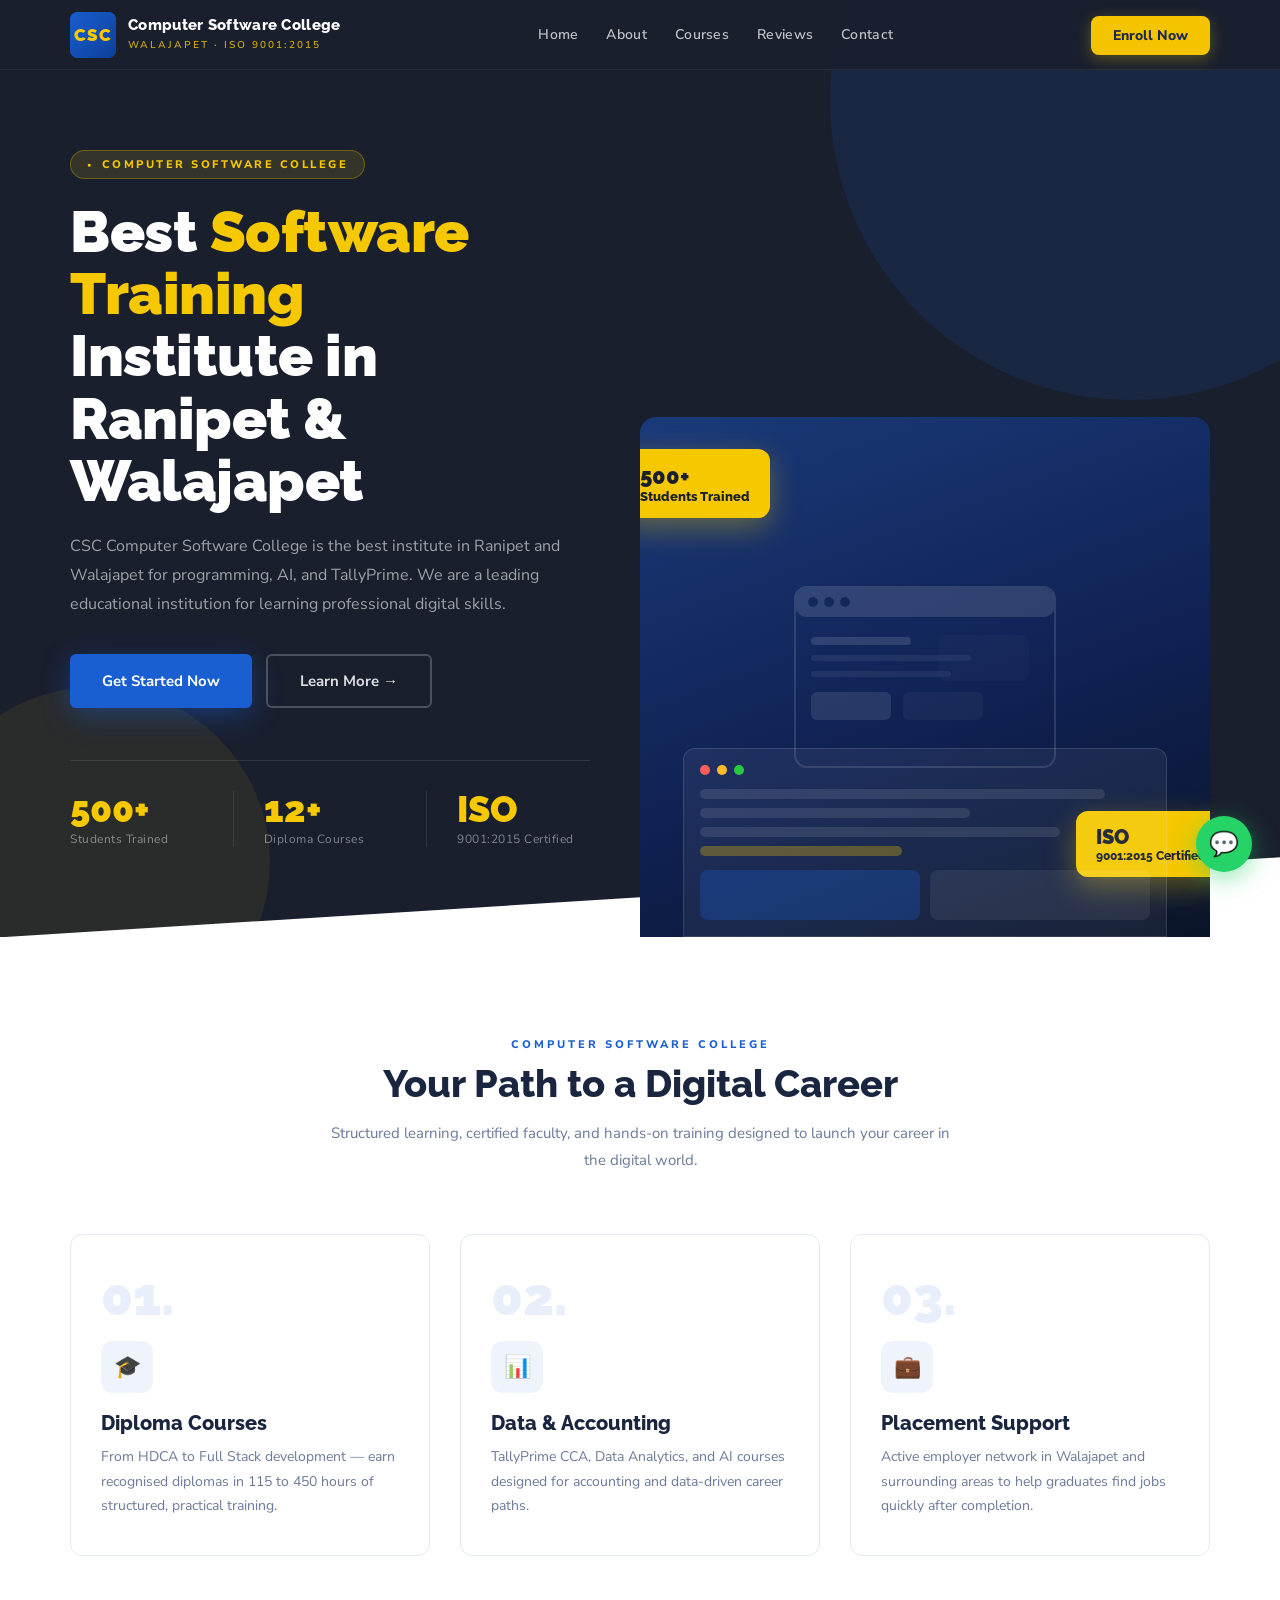
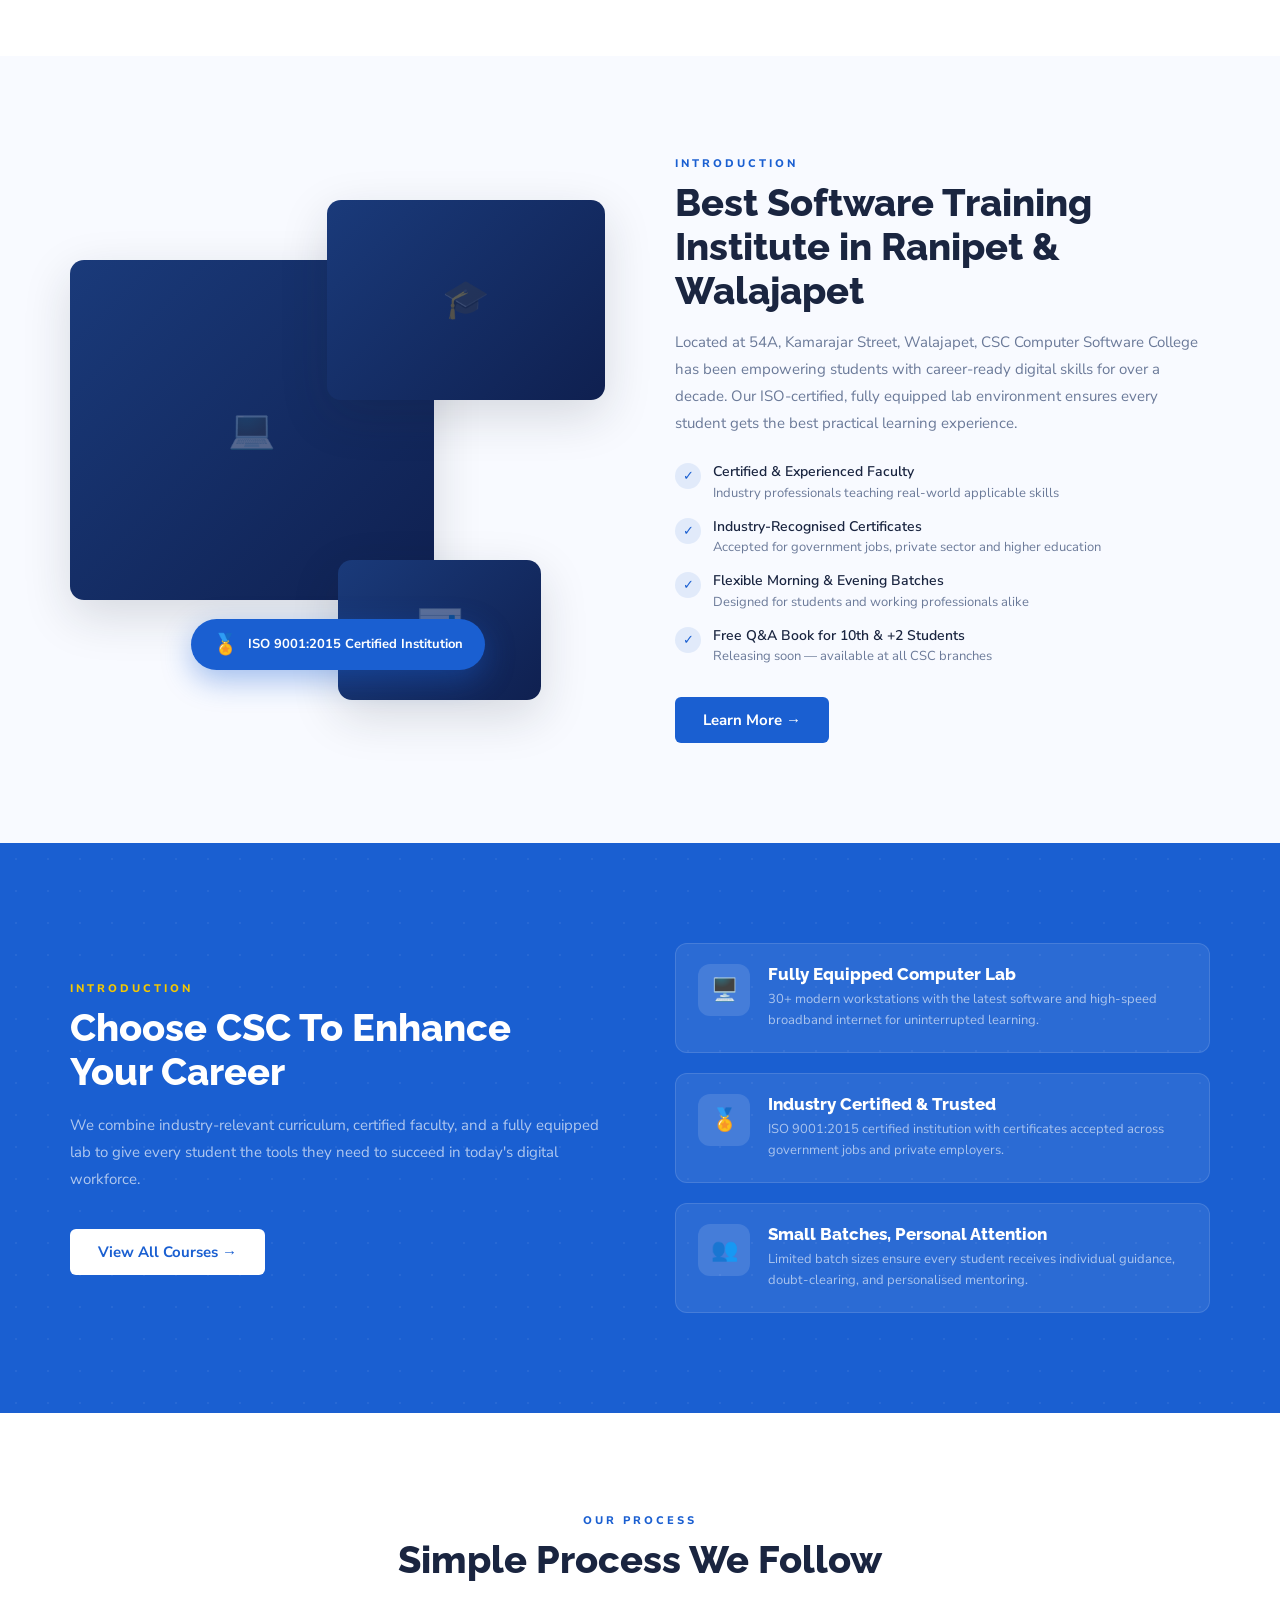
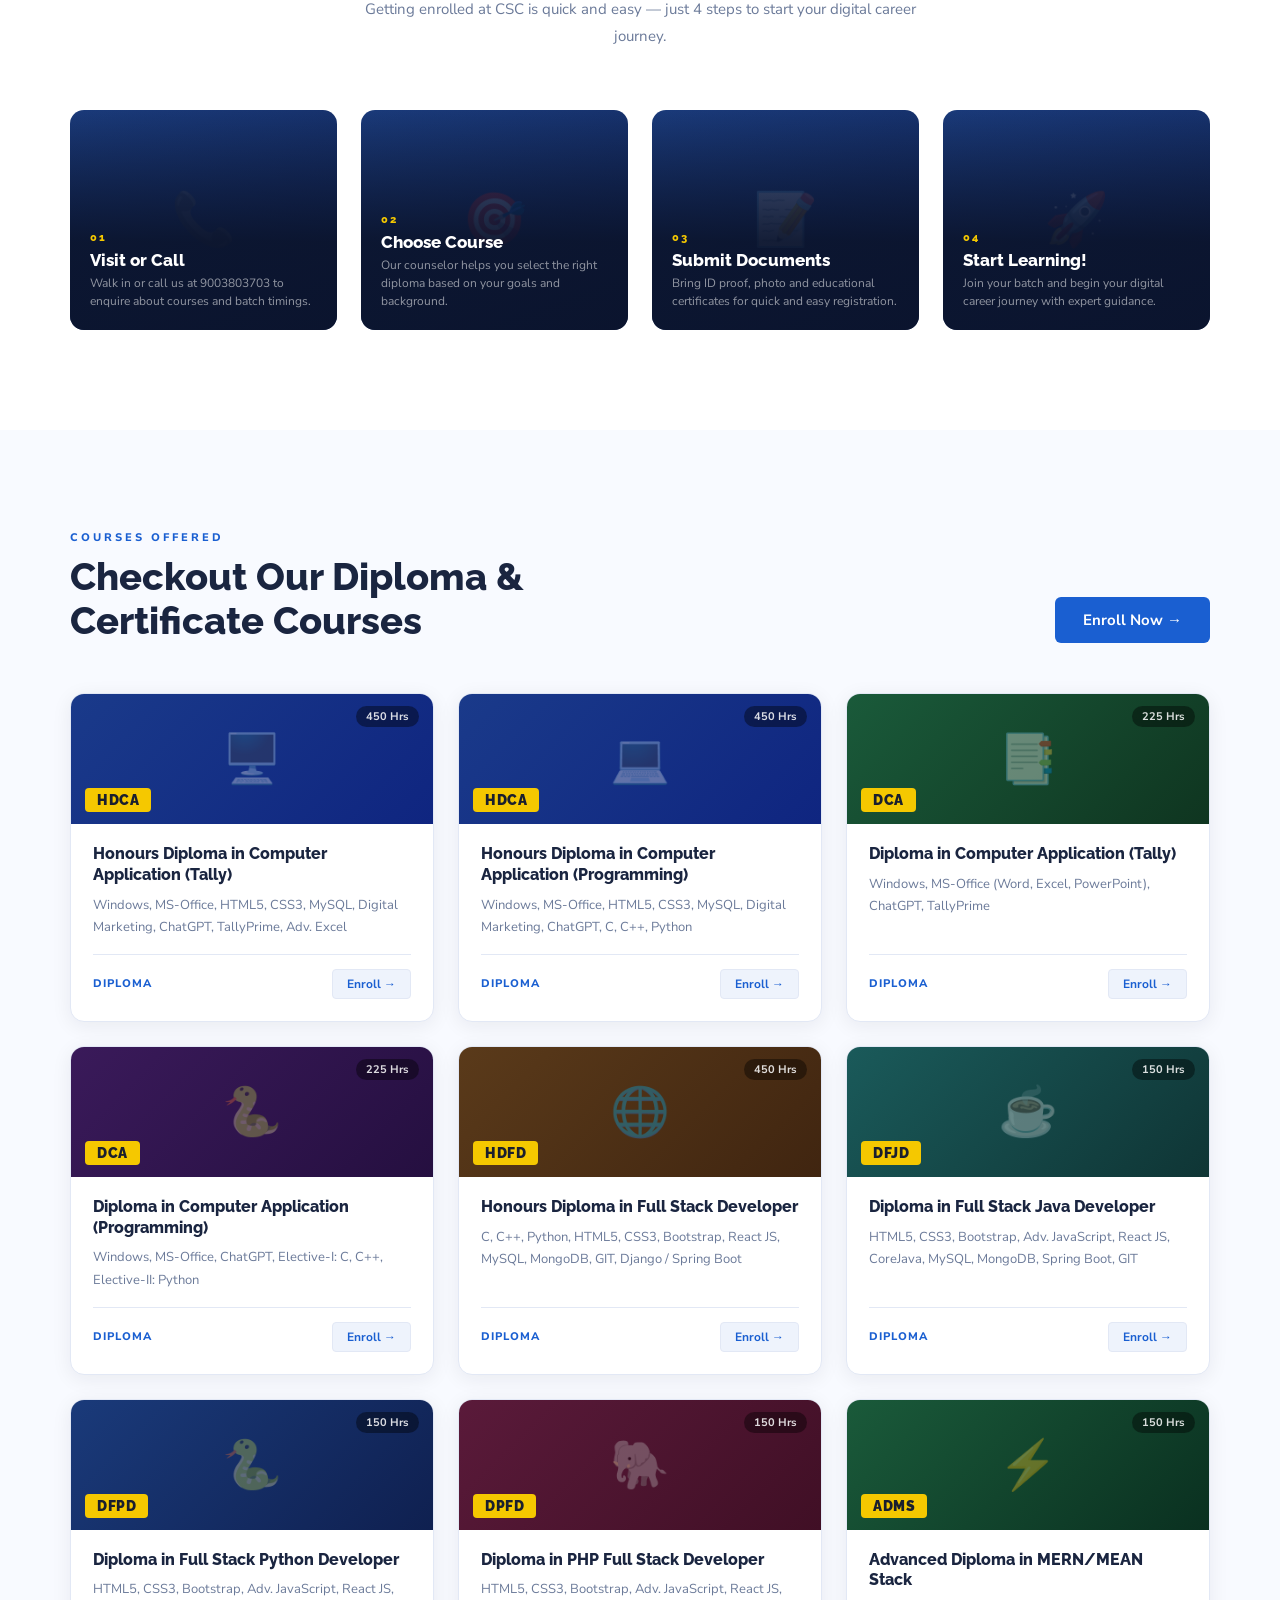
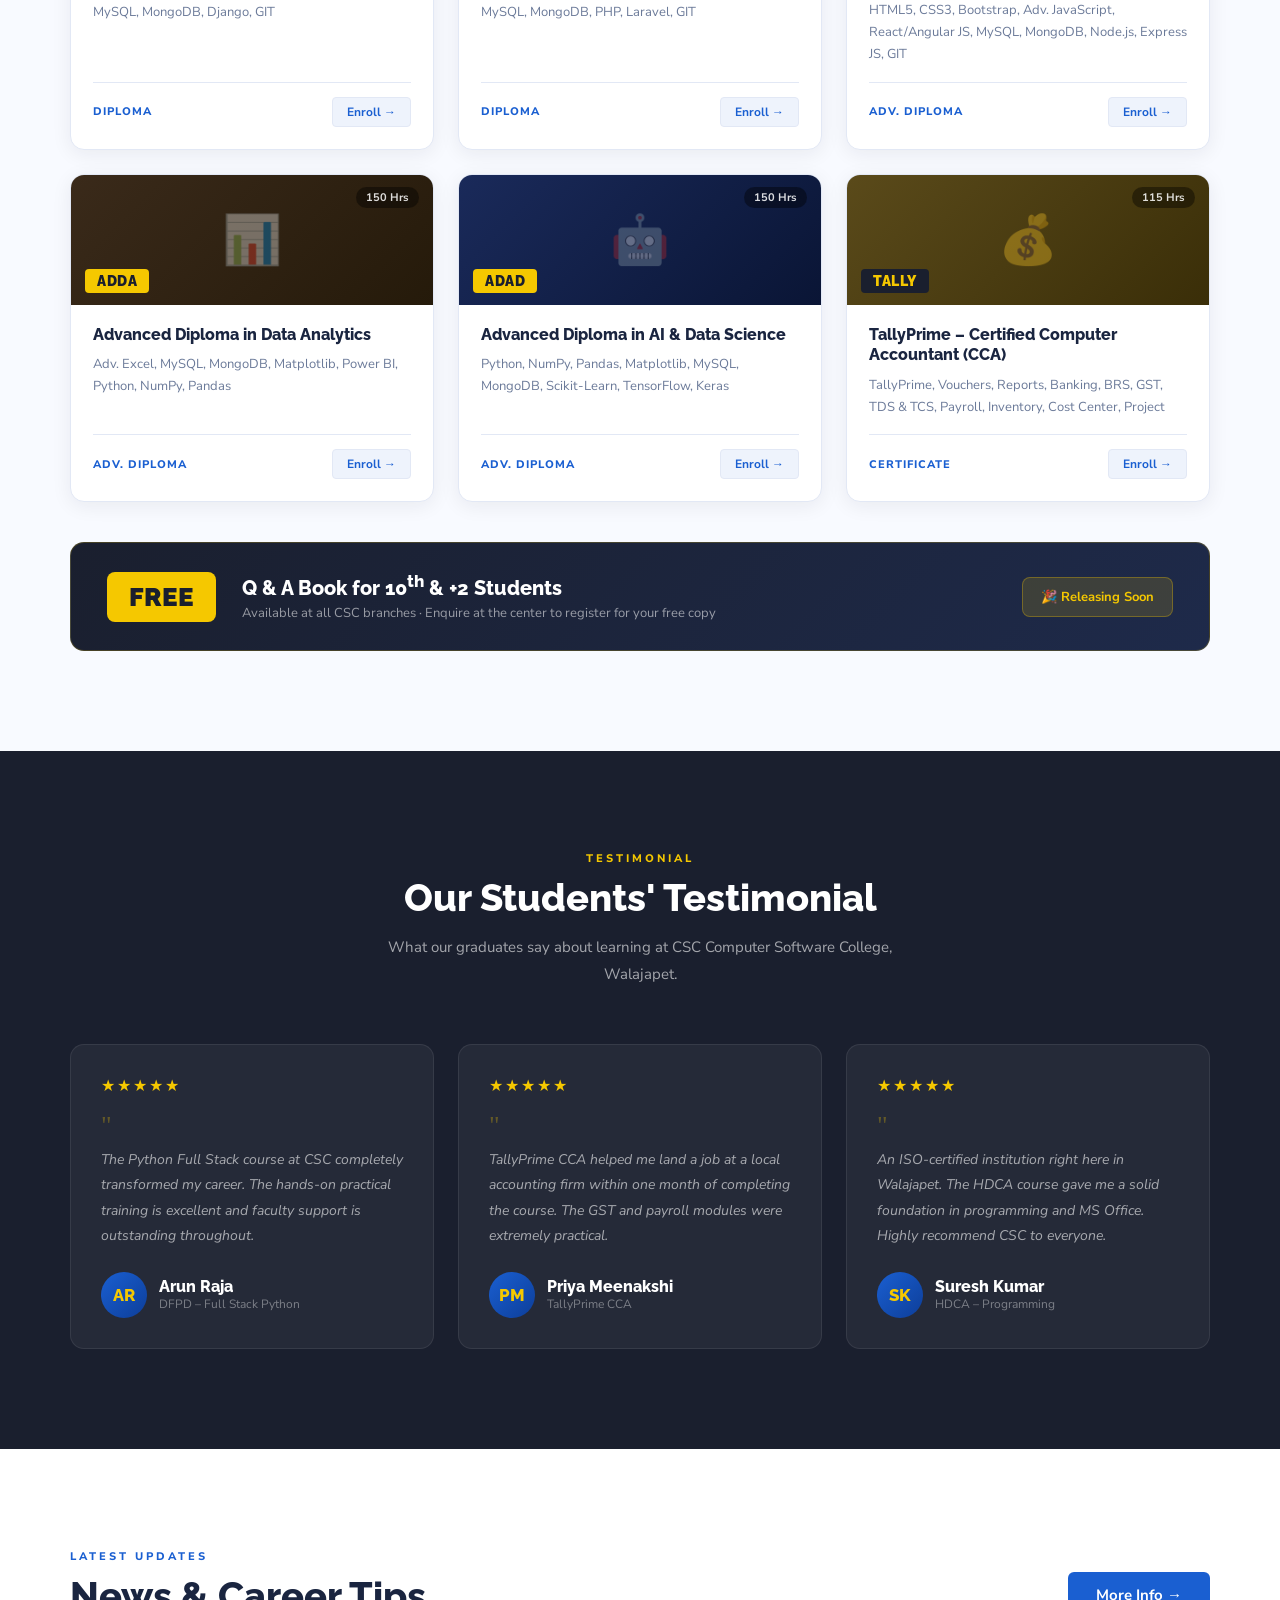
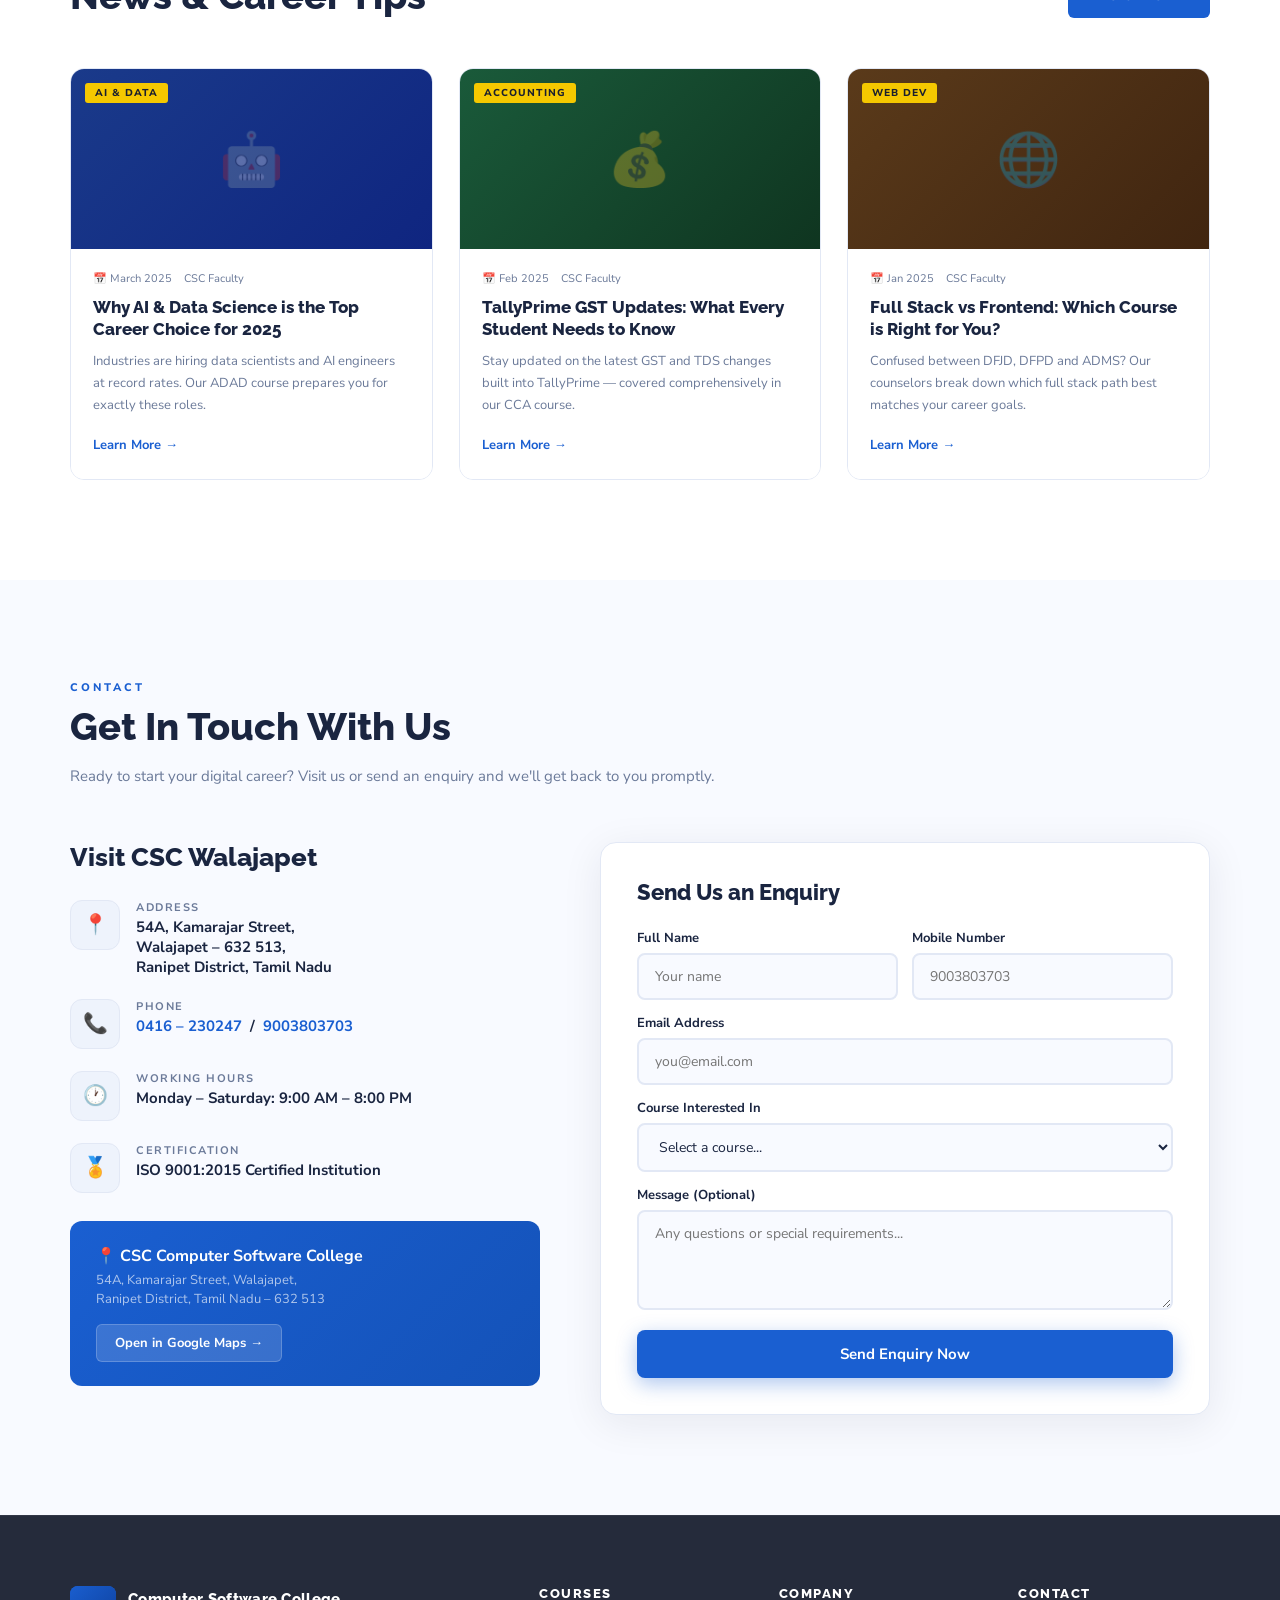
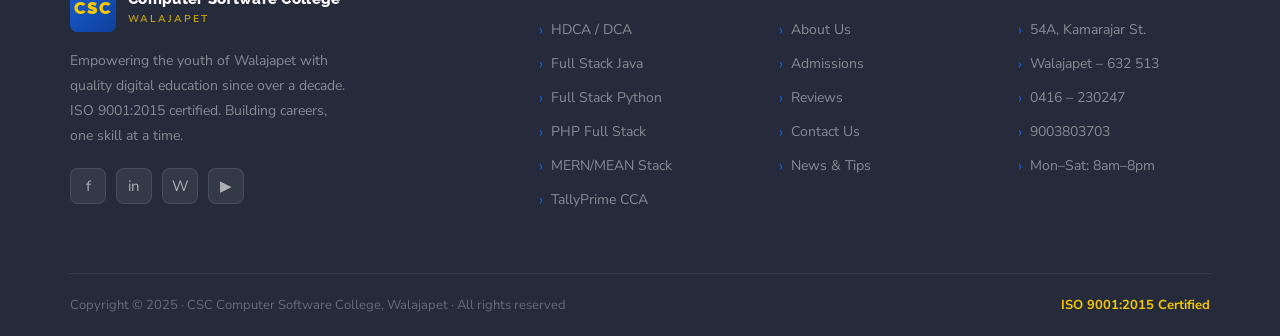
==== commit 1277c85c: "finalll" ====
--- a/csc_blockskit_theme.html
+++ b/csc_blockskit_theme.html
@@ -7,26 +7,26 @@
   <link rel="icon" type="image/png" href="assets/logo.png" />
 
   <!-- ═══ Primary SEO ═══ -->
-  <title>CSC Computer Software College Walajapettai | Best IT Training – Python, Java, Tally, AI</title>
+  <title>Best Software Training Institute in Ranipet & Walajapet | CSC Walajapet</title>
   <meta name="description"
-    content="CSC Computer Software College in Walajapettai (Ranipet district) — ISO 9001:2015 certified. Diploma & Certificate courses in Full Stack Python, Java, Data Science, AI, TallyPrime. 5000+ students trained. Enrol today." />
+    content="Looking for the best institute in Ranipet or Walajapet? CSC Walajapet is a leading software training institute and educational institution for learning Python, Java, Tally, and AI. ISO 9001:2015 certified." />
   <meta name="keywords"
-    content="Computer Software College Walajapettai, CSC Walajapettai, best software training Walajapettai, Python course Walajapettai, Tally course Walajapettai, IT diploma Walajapettai, Java training Walajapettai, full stack developer course Ranipet, DCA Walajapettai, HDCA Walajapettai, data science course Walajapettai, AI course Walajapettai, computer institute Walajapettai, ISO certified computer college, software training Ranipet district" />
+    content="best institute in Ranipet, best institute in Walajapet, software training institute in Ranipet, software training institute in Walajapet, educational institution for learning, Computer Software College Walajapet, CSC Walajapet, Python course Ranipet, Tally course Ranipet, IT diploma Ranipet, full stack developer course Tamil Nadu" />
   <meta name="robots" content="index, follow, max-snippet:-1, max-image-preview:large, max-video-preview:-1" />
-  <link rel="canonical" href="https://cscwalajapettai.in/" />
+  <link rel="canonical" href="https://cscWalajapet.in/" />
   <meta name="author" content="CSC Computer Software College" />
   <meta name="geo.region" content="IN-TN" />
-  <meta name="geo.placename" content="Walajapettai, Tamil Nadu, India" />
+  <meta name="geo.placename" content="Walajapet, Tamil Nadu, India" />
   <meta name="geo.position" content="12.9252;79.3686" />
   <meta name="ICBM" content="12.9252, 79.3686" />
 
   <!-- ═══ Open Graph (Facebook / WhatsApp) ═══ -->
   <meta property="og:type" content="website" />
-  <meta property="og:url" content="https://cscwalajapettai.in/" />
-  <meta property="og:title" content="CSC Computer Software College Walajapettai | Best IT Training" />
+  <meta property="og:url" content="https://cscWalajapet.in/" />
+  <meta property="og:title" content="Best Software Training Institute in Ranipet & Walajapet | CSC" />
   <meta property="og:description"
-    content="ISO 9001:2015 certified IT institute in Walajapettai. Diploma & Certificate courses in Python, Java, Tally, AI, Data Science. 5000+ students trained. Join now!" />
-  <meta property="og:image" content="https://cscwalajapettai.in/assets/Lab.jpeg" />
+    content="Looking for the best institute in Ranipet? CSC Walajapet offers top software training and is a premier educational institution for learning IT skills." />
+  <meta property="og:image" content="https://cscWalajapet.in/assets/Lab.jpeg" />
   <meta property="og:image:width" content="1200" />
   <meta property="og:image:height" content="630" />
   <meta property="og:site_name" content="CSC Computer Software College" />
@@ -34,10 +34,10 @@
 
   <!-- ═══ Twitter Card ═══ -->
   <meta name="twitter:card" content="summary_large_image" />
-  <meta name="twitter:title" content="CSC Computer Software College Walajapettai | Best IT Training" />
+  <meta name="twitter:title" content="CSC Computer Software College Walajapet | Best IT Training" />
   <meta name="twitter:description"
-    content="ISO 9001:2015 certified IT institute in Walajapettai. Python, Java, Tally, AI, Data Science courses. 5000+ students trained." />
-  <meta name="twitter:image" content="https://cscwalajapettai.in/assets/Lab.jpeg" />
+    content="ISO 9001:2015 certified IT institute in Walajapet. Python, Java, Tally, AI, Data Science courses. 5000+ students trained." />
+  <meta name="twitter:image" content="https://cscWalajapet.in/assets/Lab.jpeg" />
 
   <!-- ═══ EducationalOrganization Structured Data (JSON-LD) ═══ -->
   <script type="application/ld+json">
@@ -45,16 +45,16 @@
     "@context": "https://schema.org",
     "@type": "EducationalOrganization",
     "name": "CSC Computer Software College",
-    "alternateName": "CSC Walajapettai",
-    "url": "https://cscwalajapettai.in/",
-    "logo": "https://cscwalajapettai.in/assets/logo.png",
-    "image": "https://cscwalajapettai.in/assets/Lab.jpeg",
-    "description": "ISO 9001:2015 certified computer training institute in Walajapettai offering Diploma and Certificate courses in Full Stack Python, Java, Data Science, AI, TallyPrime and more.",
+    "alternateName": "CSC Walajapet",
+    "url": "https://cscWalajapet.in/",
+    "logo": "https://cscWalajapet.in/assets/logo.png",
+    "image": "https://cscWalajapet.in/assets/Lab.jpeg",
+    "description": "CSC Walajapet is the best software training institute in Ranipet & Walajapet. A leading educational institution for learning Diploma and Certificate courses in Python, Java, AI, and TallyPrime.",
     "telephone": "+919003803703",
     "address": {
       "@type": "PostalAddress",
       "streetAddress": "54A, Kamarajar Street",
-      "addressLocality": "Walajapettai",
+      "addressLocality": "Walajapet",
       "addressRegion": "Tamil Nadu",
       "postalCode": "632513",
       "addressCountry": "IN"
@@ -188,11 +188,135 @@
       color: rgba(255, 255, 255, .6);
     }
 
-    /* fade-in on scroll */
-    .fi {
+    /* Modern Color Scheme (Mild & Different) */
+    #hero {
+      background: linear-gradient(135deg, #f0f7ff 0%, #ffffff 100%);
+    }
+
+    #features {
+      background: linear-gradient(135deg, #ffffff 0%, #f8fafc 100%);
+    }
+
+    #about {
+      background: linear-gradient(135deg, #f0fdf4 0%, #ffffff 100%);
+    }
+
+    #intro {
+      background: linear-gradient(135deg, #fffbeb 0%, #1e2a4a 100%);
+    }
+
+    /* Kept dark end for intro contrast */
+    #courses {
+      background: linear-gradient(135deg, #f0fdff 0%, #ffffff 100%);
+    }
+
+    #testimonials {
+      background: linear-gradient(135deg, #fef2f2 0%, #ffffff 100%);
+    }
+
+    #contact {
+      background: linear-gradient(135deg, #f5f3ff 0%, #ffffff 100%);
+    }
+
+    /* Responsive Navigation & Hamburger */
+    .hamburger {
+      display: none;
+      flex-direction: column;
+      gap: 5px;
+      cursor: pointer;
+      z-index: 1001;
+    }
+
+    .hamburger span {
+      width: 25px;
+      height: 3px;
+      background: #fff;
+      border-radius: 2px;
+      transition: 0.3s;
+    }
+
+    .hamburger.toggle span:nth-child(1) {
+      transform: rotate(-45deg) translate(-5px, 6px);
+    }
+
+    .hamburger.toggle span:nth-child(2) {
       opacity: 0;
-      transform: translateY(32px);
-      transition: opacity .7s ease, transform .7s ease;
+    }
+
+    .hamburger.toggle span:nth-child(3) {
+      transform: rotate(45deg) translate(-5px, -6px);
+    }
+
+    @media (max-width: 1024px) {
+      .nav-links {
+        position: fixed;
+        top: 0;
+        right: -100%;
+        width: 70%;
+        height: 100vh;
+        background: var(--dark);
+        flex-direction: column;
+        justify-content: center;
+        align-items: center;
+        box-shadow: -10px 0 30px rgba(0, 0, 0, 0.3);
+        transition: 0.4s;
+        z-index: 1000;
+        gap: 30px;
+        margin: 0 !important;
+      }
+
+      .nav-links.active {
+        right: 0;
+      }
+
+      .hamburger {
+        display: flex;
+      }
+
+      .logo-name {
+        font-size: 14px;
+      }
+
+      .logo-sub {
+        display: none;
+      }
+
+      /* Hero Mobile Adjustments */
+      #hero {
+        padding-top: 80px;
+        min-height: auto;
+      }
+
+      .hero-grid {
+        grid-template-columns: 1fr;
+      }
+
+      .hero-left {
+        padding: 0 0 40px;
+        text-align: center;
+      }
+
+      .hero-p {
+        margin-left: auto;
+        margin-right: auto;
+      }
+
+      .hero-btns {
+        justify-content: center;
+      }
+
+      .hero-stats {
+        flex-direction: column;
+        gap: 20px;
+        align-items: center;
+        border-right: none;
+      }
+
+      .h-stat {
+        border-right: none;
+        border-bottom: 1px solid rgba(255, 255, 255, 0.1);
+        padding: 0 0 10px;
+      }
     }
 
     .fi.vis {
@@ -335,24 +459,25 @@
     }
 
     .btn-nav {
-      background: var(--blue);
-      color: #fff;
+      background: var(--yellow, #f5c400);
+      color: var(--navy, #0a192f);
       border: none;
-      padding: 11px 24px;
-      border-radius: 6px;
+      padding: 10px 22px;
+      border-radius: 8px;
       font-family: var(--body);
-      font-weight: 700;
+      font-weight: 800;
       font-size: 14px;
       cursor: pointer;
-      transition: background .2s, transform .2s;
+      transition: all .3s;
       flex-shrink: 0;
       text-decoration: none;
       display: inline-block;
+      box-shadow: 0 4px 15px rgba(245, 196, 0, 0.3);
     }
 
     .btn-nav:hover {
-      background: var(--blue2);
-      transform: translateY(-1px);
+      transform: translateY(-2px);
+      box-shadow: 0 6px 20px rgba(245, 196, 0, 0.4);
     }
 
     /* ================================================================
@@ -1921,17 +2046,22 @@
           </div>
           <div class="logo-text-wrap">
             <span class="logo-name">Computer Software College</span>
-            <span class="logo-sub">Walajapettai · ISO 9001:2015</span>
+            <span class="logo-sub">Walajapet · ISO 9001:2015</span>
           </div>
         </a>
-        <ul class="nav-links">
-          <li><a href="#">Home</a></li>
-          <li><a href="#about">About</a></li>
-          <li><a href="#courses">Courses</a></li>
-          <li><a href="#testimonials">Reviews</a></li>
-          <li><a href="#contact">Contact</a></li>
-        </ul>
-        <a href="#contact" class="btn-nav">Get Started</a>
+        <div class="nav-links" id="navLinks">
+          <a href="#hero">Home</a>
+          <a href="#about">About</a>
+          <a href="#courses">Courses</a>
+          <a href="#testimonials">Reviews</a>
+          <a href="#contact">Contact</a>
+        </div>
+        <div class="hamburger" id="hamburger" onclick="toggleMenu()">
+          <span></span>
+          <span></span>
+          <span></span>
+        </div>
+        <a href="#contact" class="btn-nav">Enroll Now</a>
       </div>
     </div>
   </nav>
@@ -1941,17 +2071,17 @@
     <div class="hero-bg-circle"></div>
     <div class="hero-bg-circle"></div>
     <div class="hero-clip"></div>
-    <div class="container" style="width:100%;padding-bottom:0;">
+    <div class="container" style="width:100%;padding-top:10px;padding-bottom:0;">
       <div class="hero-grid">
         <!-- LEFT -->
         <div class="hero-left fi">
           <div class="hero-eyebrow">Computer Software College</div>
           <h1 class="hero-h1">
-            Innovative <span class="hl">Digital Education</span><br>for Your Career
+            Best <span class="hl">Software Training</span><br>Institute in Ranipet & Walajapet
           </h1>
           <p class="hero-p">
-            Professional diploma & certificate courses in programming, web development, data science, AI and accounting
-            — certified training in the heart of Walajapettai.
+            CSC Computer Software College is the best institute in Ranipet and Walajapet for programming, AI, and
+            TallyPrime. We are a leading educational institution for learning professional digital skills.
           </p>
           <div class="hero-btns">
             <a href="#courses" class="btn-primary">Get Started Now</a>
@@ -2045,7 +2175,7 @@
           <div class="feat-num">03.</div>
           <div class="feat-icon">💼</div>
           <div class="feat-title">Placement Support</div>
-          <div class="feat-desc">Active employer network in Walajapettai and surrounding areas to help graduates find
+          <div class="feat-desc">Active employer network in Walajapet and surrounding areas to help graduates find
             jobs quickly after completion.</div>
         </div>
       </div>
@@ -2075,8 +2205,8 @@
         <!-- text -->
         <div class="about-right fi right">
           <span class="section-label">INTRODUCTION</span>
-          <h2 class="section-title">Choose CSC to Enhance Your Digital Skills</h2>
-          <p>Located at 54A, Kamarajar Street, Walajapettai, CSC Computer Software College has been empowering students
+          <h2 class="section-title">Best Software Training Institute in Ranipet & Walajapet</h2>
+          <p>Located at 54A, Kamarajar Street, Walajapet, CSC Computer Software College has been empowering students
             with career-ready digital skills for over a decade. Our ISO-certified, fully equipped lab environment
             ensures every student gets the best practical learning experience.</p>
           <div class="about-checks">
@@ -2430,7 +2560,7 @@
         <span class="section-label white">TESTIMONIAL</span>
         <h2 class="section-title white">Our Students' Testimonial</h2>
         <p class="section-desc white">What our graduates say about learning at CSC Computer Software College,
-          Walajapettai.</p>
+          Walajapet.</p>
       </div>
       <div class="testi-grid">
         <div class="testi-card fi">
@@ -2462,7 +2592,7 @@
         <div class="testi-card fi">
           <div class="testi-stars">★★★★★</div>
           <div class="testi-quote">"</div>
-          <p class="testi-text">An ISO-certified institution right here in Walajapettai. The HDCA course gave me a solid
+          <p class="testi-text">An ISO-certified institution right here in Walajapet. The HDCA course gave me a solid
             foundation in programming and MS Office. Highly recommend CSC to everyone.</p>
           <div class="testi-person">
             <div class="testi-avatar">SK</div>
@@ -2541,12 +2671,12 @@
       </div>
       <div class="contact-grid">
         <div class="fi left">
-          <div class="contact-info-title">Visit CSC Walajapettai</div>
+          <div class="contact-info-title">Visit CSC Walajapet</div>
           <div class="cinfo">
             <div class="cinfo-icon">📍</div>
             <div>
               <div class="cinfo-label">Address</div>
-              <div class="cinfo-value">54A, Kamarajar Street,<br>Walajapettai – 632 513,<br>Ranipet District, Tamil Nadu
+              <div class="cinfo-value">54A, Kamarajar Street,<br>Walajapet – 632 513,<br>Ranipet District, Tamil Nadu
               </div>
             </div>
           </div>
@@ -2574,8 +2704,8 @@
           </div>
           <div class="map-cta">
             <strong>📍 CSC Computer Software College</strong>
-            <p>54A, Kamarajar Street, Walajapettai,<br>Ranipet District, Tamil Nadu – 632 513</p>
-            <a href="https://maps.google.com/?q=Walajapettai+Kamarajar+Street+54A" target="_blank" class="btn-map">Open
+            <p>54A, Kamarajar Street, Walajapet,<br>Ranipet District, Tamil Nadu – 632 513</p>
+            <a href="https://maps.google.com/?q=Walajapet+Kamarajar+Street+54A" target="_blank" class="btn-map">Open
               in Google Maps →</a>
           </div>
         </div>
@@ -2607,7 +2737,7 @@
           <div class="fg"><label>Message (Optional)</label><textarea
               placeholder="Any questions or special requirements..."></textarea></div>
           <button class="btn-send"
-            onclick="alert('Thank you! CSC Walajapettai will contact you shortly.\n\nPh: 9003803703')">Send Enquiry
+            onclick="alert('Thank you! CSC Walajapet will contact you shortly.\n\nPh: 9003803703')">Send Enquiry
             Now</button>
         </div>
       </div>
@@ -2625,10 +2755,10 @@
             </div>
             <div class="logo-text-wrap">
               <span class="logo-name">Computer Software College</span>
-              <span class="logo-sub">Walajapettai</span>
+              <span class="logo-sub">Walajapet</span>
             </div>
           </a>
-          <p>Empowering the youth of Walajapettai with quality digital education since over a decade. ISO 9001:2015
+          <p>Empowering the youth of Walajapet with quality digital education since over a decade. ISO 9001:2015
             certified. Building careers, one skill at a time.</p>
           <div class="f-social">
             <a href="#" title="Facebook">f</a>
@@ -2662,7 +2792,7 @@
           <h4>Contact</h4>
           <ul>
             <li><a href="#">54A, Kamarajar St.</a></li>
-            <li><a href="#">Walajapettai – 632 513</a></li>
+            <li><a href="#">Walajapet – 632 513</a></li>
             <li><a href="tel:0416230247">0416 – 230247</a></li>
             <li><a href="tel:9003803703">9003803703</a></li>
             <li><a href="#">Mon–Sat: 8am–8pm</a></li>
@@ -2670,7 +2800,7 @@
         </div>
       </div>
       <div class="footer-bottom">
-        <div>Copyright © 2025 · CSC Computer Software College, Walajapettai · All rights reserved</div>
+        <div>Copyright © 2025 · CSC Computer Software College, Walajapet · All rights reserved</div>
         <div class="iso">ISO 9001:2015 Certified</div>
       </div>
     </div>
@@ -2680,6 +2810,21 @@
   <a href="https://wa.me/919003803703" class="wa-btn" title="Chat on WhatsApp">💬</a>
 
   <script>
+    function toggleMenu() {
+      const navLinks = document.getElementById('navLinks');
+      const hamburger = document.getElementById('hamburger');
+      navLinks.classList.toggle('active');
+      hamburger.classList.toggle('toggle');
+    }
+
+    // Close menu when clicking links
+    document.querySelectorAll('#navLinks a').forEach(link => {
+      link.addEventListener('click', () => {
+        document.getElementById('navLinks').classList.remove('active');
+        document.getElementById('hamburger').classList.remove('toggle');
+      });
+    });
+
     const io = new IntersectionObserver((entries) => {
       entries.forEach((e, i) => {
         if (e.isIntersecting) {
